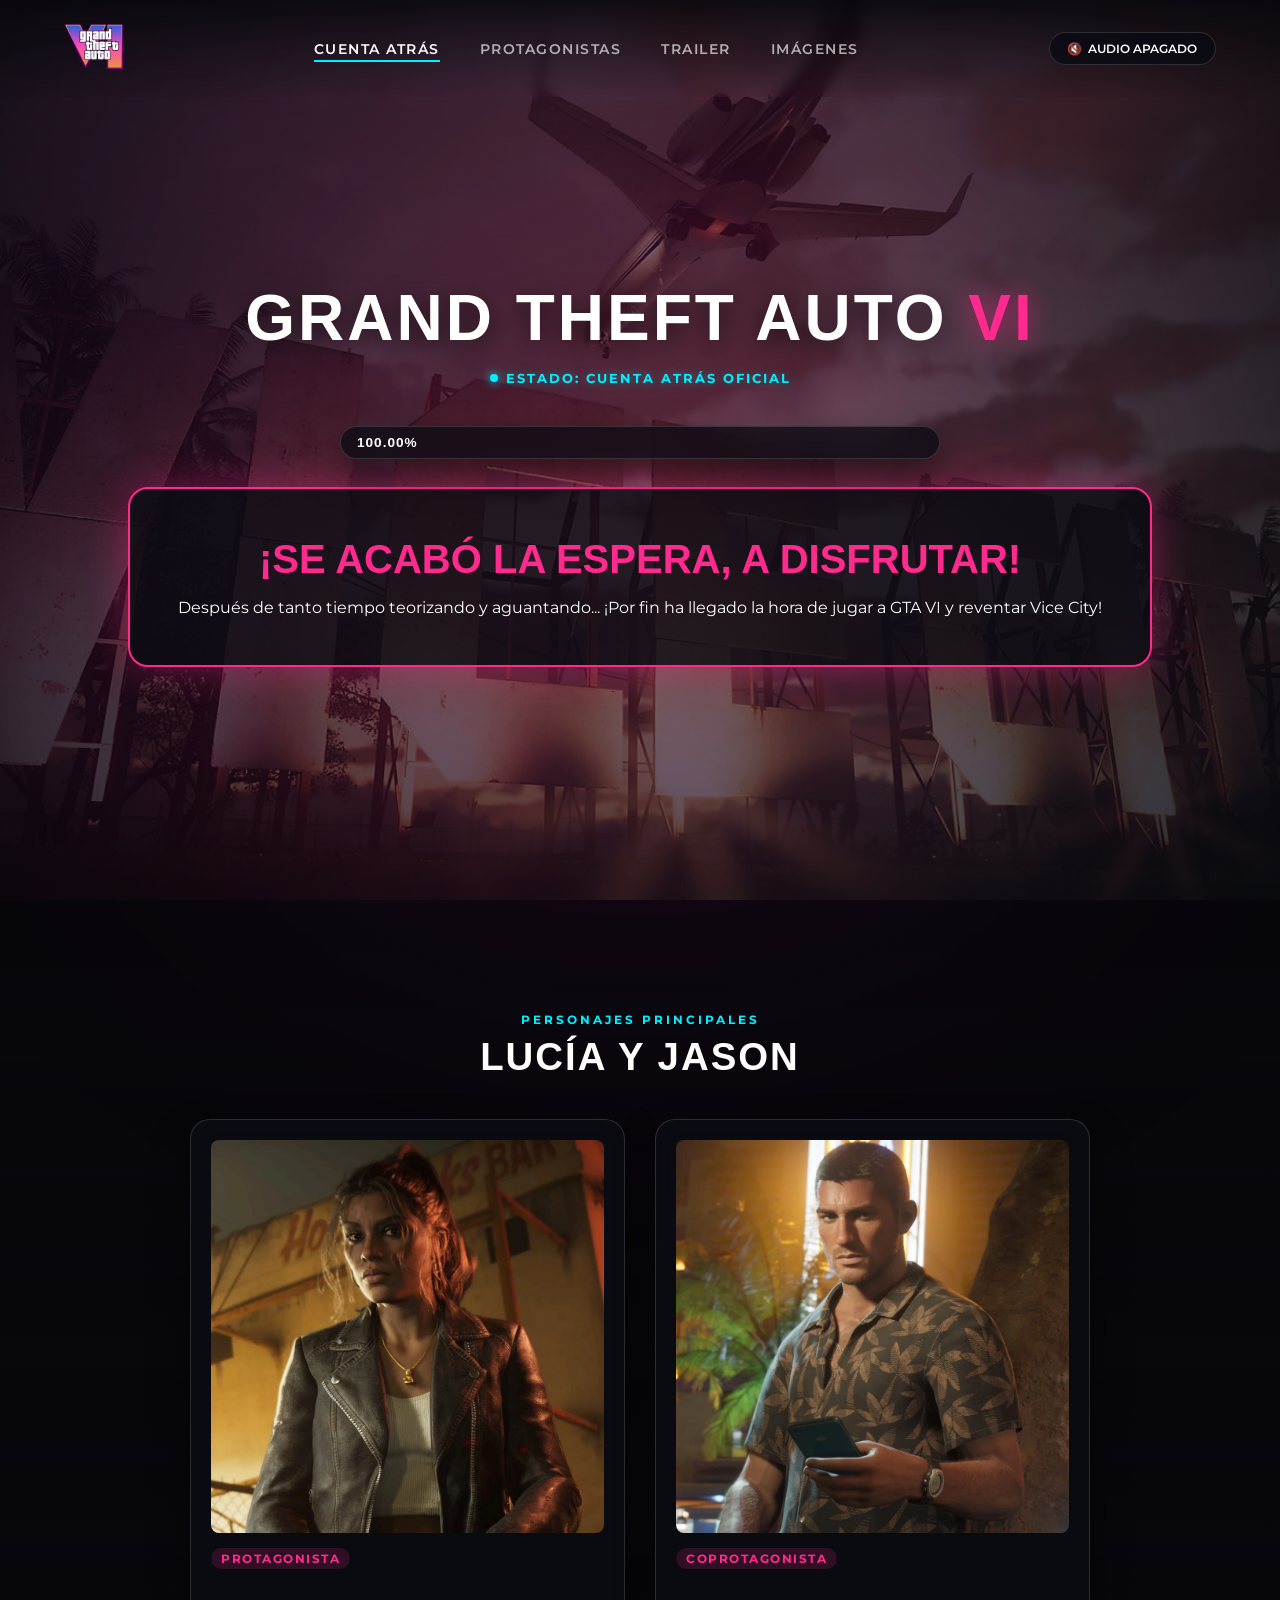
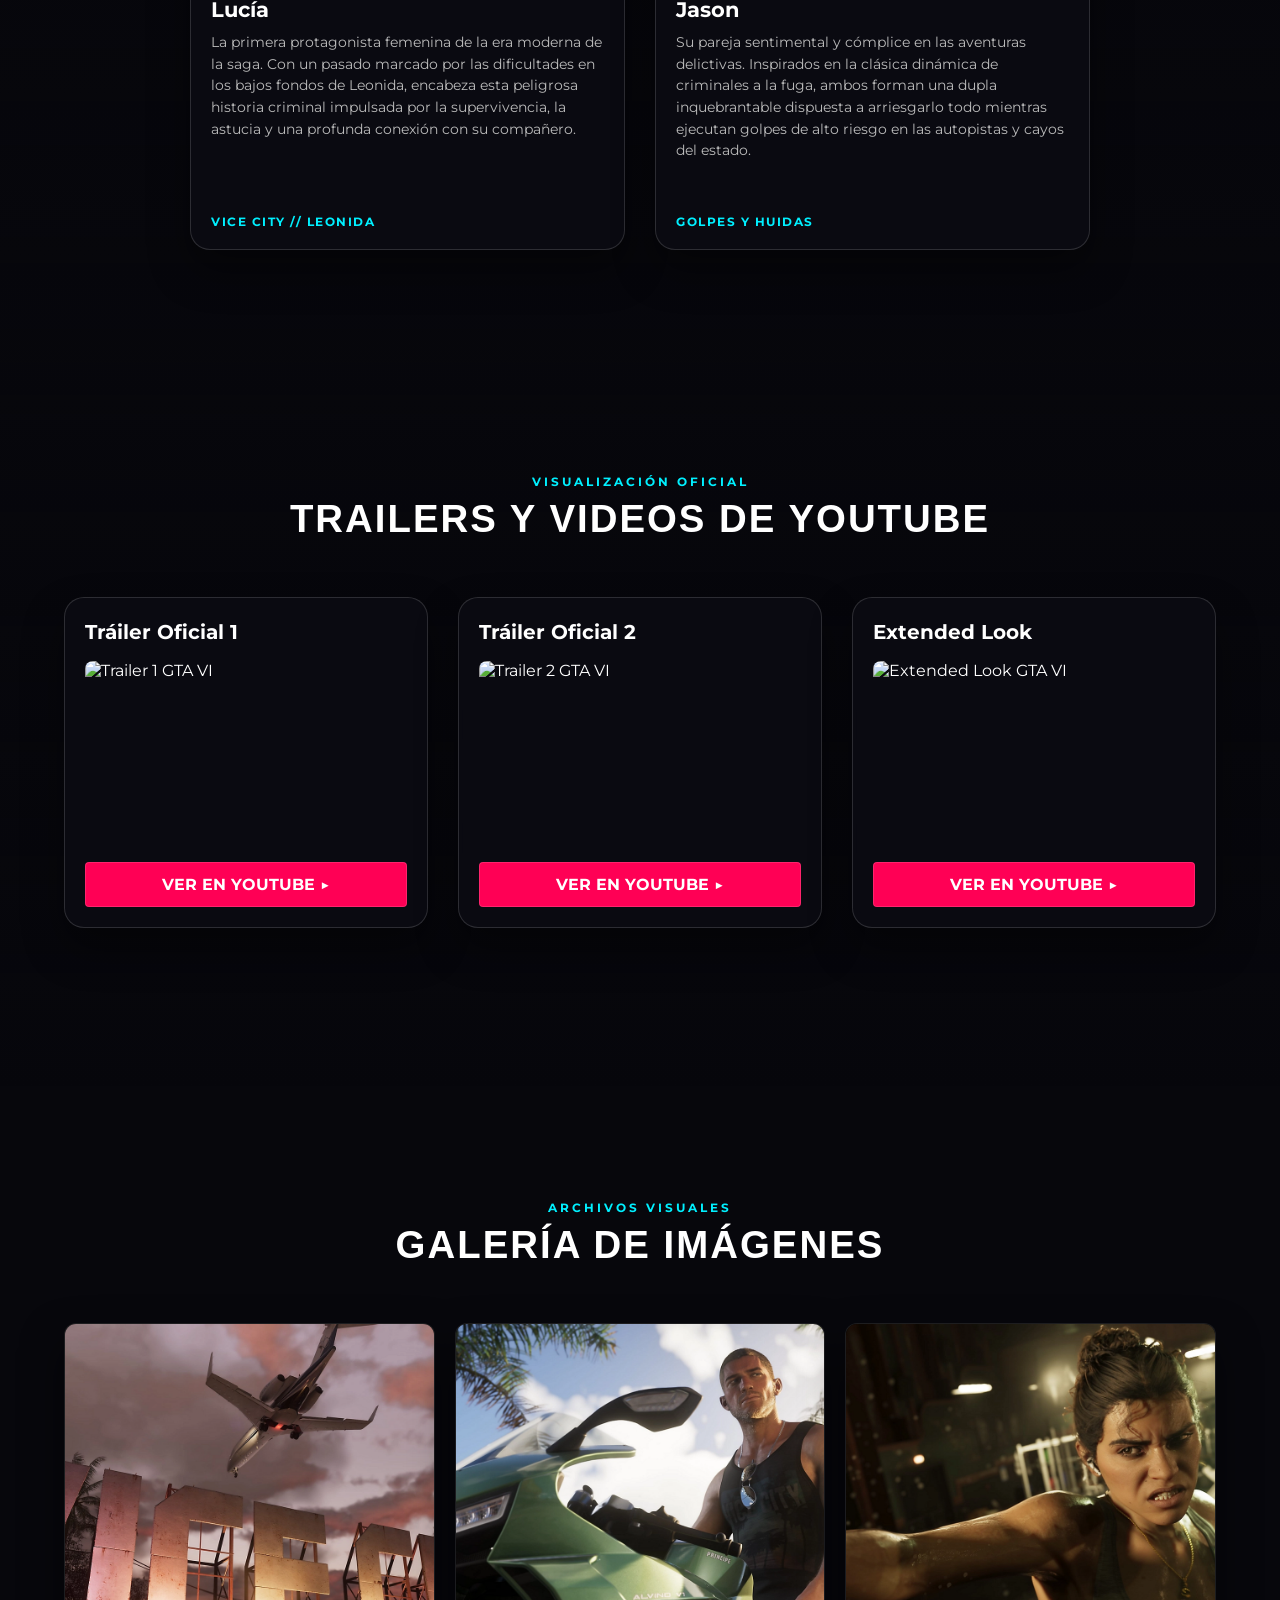
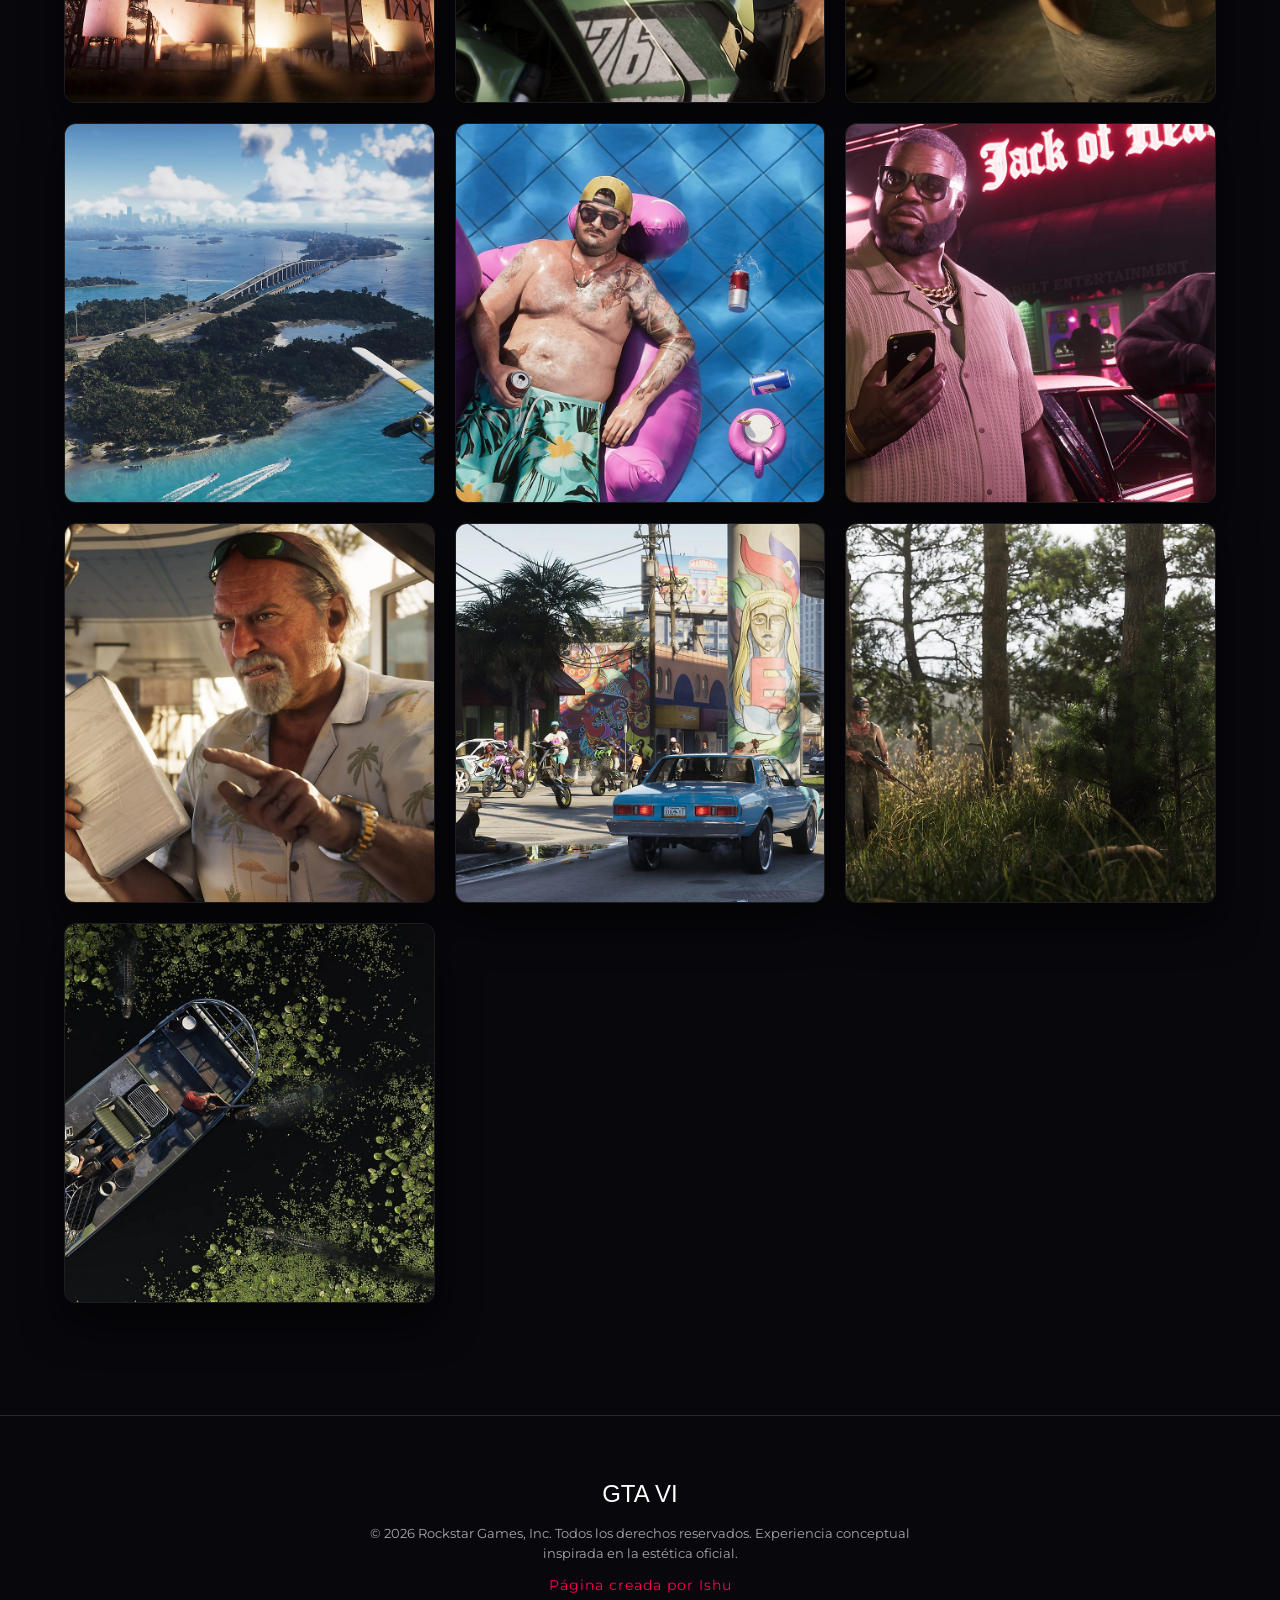
==== index.html @ cbc3dd00 "Add files via upload" ====
<!DOCTYPE html>
<html lang="es">
<head>
    <meta charset="UTF-8">
    <meta name="viewport" content="width=device-width, initial-scale=1.0">
    <title>Grand Theft Auto VI | Cuenta Regresiva y Transmisión</title>
    <link rel="preconnect" href="https://fonts.googleapis.com">
    <link rel="preconnect" href="https://fonts.gstatic.com" crossorigin>
    <link href="https://fonts.googleapis.com/css2?family=Montserrat:ital,wght@0,300;0,400;0,600;0,800;0,900;1,900&family=Syncopate:wght@700&display=swap" rel="stylesheet">
    <link rel="stylesheet" href="css/style.css">
    <style>
        /* Estilos para el visor de pantalla completa (Lightbox) */
        .lightbox-modal {
            display: none;
            position: fixed;
            z-index: 9999;
            top: 0;
            left: 0;
            width: 100%;
            height: 100%;
            background-color: rgba(0, 0, 0, 0.9);
            justify-content: center;
            align-items: center;
            overflow: hidden;
        }
        .lightbox-modal.active {
            display: flex;
        }
        .lightbox-content {
            max-width: 90%;
            max-height: 90%;
            object-fit: contain;
            cursor: zoom-in;
            transition: transform 0.3s ease;
        }
        .lightbox-content.zoomed {
            transform: scale(2);
            cursor: zoom-out;
        }
        .lightbox-close {
            position: absolute;
            top: 20px;
            right: 30px;
            color: #fff;
            font-size: 40px;
            font-weight: bold;
            cursor: pointer;
            background: none;
            border: none;
        }
        .gallery-card {
            cursor: pointer;
            overflow: hidden;
            border-radius: 12px;
            background: rgba(0, 0, 0, 0.5);
            border: 1px solid rgba(255, 255, 255, 0.1);
            transition: transform 0.3s ease, border-color 0.3s ease;
        }
        .gallery-card:hover {
            transform: translateY(-5px);
            border-color: #ff0055;
        }
        .gallery-card img {
            width: 100%;
            height: 100%;
            object-fit: cover;
            display: block;
            aspect-ratio: 16/9;
        }
    </style>
</head>
<body>

    <div class="bg-container" id="bgContainer"></div>
    <div class="cinematic-overlay"></div>
    <div class="ambient-glow"></div>

    <audio id="bgAudio" loop>
        <source src="assets/sounds/ambient.mp3" type="audio/mpeg">
    </audio>
    <audio id="clickAudio">
        <source src="assets/sounds/click.mp3" type="audio/mpeg">
    </audio>
    <audio id="tickAudio">
        <source src="assets/sounds/tick.mp3" type="audio/mpeg">
    </audio>

    <header class="site-header">
        <div class="site-brand">
            <a href="index.html">
                <img src="assets/images/logo.png" alt="Logo de GTA VI" class="logo-img">
            </a>
        </div>
        <nav class="site-nav" id="siteNav">
            <a href="#countdown" class="nav-link active">Cuenta Atrás</a>
            <a href="#news" class="nav-link">Protagonistas</a>
            <a href="#trailer" class="nav-link">Trailer</a>
            <a href="#imagenes" class="nav-link">Imágenes</a>
        </nav>
        <div class="header-actions">
            <button id="soundToggle" class="action-btn" title="Activar/Desactivar Sonido">
                <span class="sound-icon">🔇</span>
                <span class="sound-label">AUDIO APAGADO</span>
            </button>
            <button class="menu-toggle" id="menuToggle" aria-label="Abrir Menú">
                <span></span>
                <span></span>
                <span></span>
            </button>
        </div>
    </header>

    <main class="main-content">
        <section id="countdown" class="hero-section">
            <h1 class="hero-title">GRAND THEFT AUTO <span class="highlight">VI</span></h1>
            
            <div class="hero-badge">
                <span class="pulse-dot"></span> ESTADO: CUENTA ATRÁS OFICIAL
            </div>

            <div class="countdown-grid" id="countdownTimer">
                <div class="time-box">
                    <div class="time-value" id="days">000</div>
                    <div class="time-label">DÍAS</div>
                </div>
                <div class="time-separator">:</div>
                <div class="time-box">
                    <div class="time-value" id="hours">00</div>
                    <div class="time-label">HORAS</div>
                </div>
                <div class="time-separator">:</div>
                <div class="time-box">
                    <div class="time-value" id="minutes">00</div>
                    <div class="time-label">MINUTOS</div>
                </div>
                <div class="time-separator">:</div>
                <div class="time-box">
                    <div class="time-value" id="seconds">00</div>
                    <div class="time-label">SEGUNDOS</div>
                </div>
            </div>

            <div class="progress-container">
                <div class="progress-bar-track">
                    <div class="progress-bar-fill" id="progressBar"></div>
                </div>
                <div class="progress-percentage" id="progressText">92.66%</div>
            </div>

            <div class="target-date-tag" id="targetDateTag">
                [ FECHA OBJETIVO: 19 DE NOVIEMBRE, 2026 ]
            </div>

            <div class="launch-active-banner" id="launchBanner" style="display: none;">
                <h2>¡SE ACABÓ LA ESPERA, A DISFRUTAR!</h2>
                <p>Después de tanto tiempo teorizando y aguantando... ¡Por fin ha llegado la hora de jugar a GTA VI y reventar Vice City!</p>
            </div>
        </section>

        <section id="news" class="news-section">
            <div class="container" style="max-width: 900px; margin: 0 auto;">
                <div class="section-header-tag" style="text-align: center;">PERSONAJES PRINCIPALES</div>
                <h2 class="section-title" style="text-align: center; margin-bottom: 40px;">LUCÍA Y JASON</h2>
                
                <div class="news-grid" style="grid-template-columns: repeat(auto-fit, minmax(380px, 1fr)); gap: 30px;">
                    <div class="news-card" style="padding: 20px; display: flex; flex-direction: column; justify-content: space-between;">
                        <div>
                            <div style="position: relative; width: 100%; aspect-ratio: 1/1; overflow: hidden; border-radius: 8px; margin-bottom: 15px; background: rgba(0,0,0,0.3);">
                                <img src="assets/images/lucia.png" alt="Lucía - GTA VI" style="position: absolute; top: 0; left: 0; width: 100%; height: 100%; object-fit: contain; object-position: center;">
                            </div>
                            <div class="news-tag" style="display: inline-block; font-size: 0.75rem; padding: 3px 10px;">PROTAGONISTA</div>
                            <h3 style="margin: 10px 0 8px 0; font-size: 1.3rem; color: #fff;">Lucía</h3>
                            <p style="color: #bbb; line-height: 1.5; font-size: 0.9rem;">
                                La primera protagonista femenina de la era moderna de la saga. Con un pasado marcado por las dificultades en los bajos fondos de Leonida, encabeza esta peligrosa historia criminal impulsada por la supervivencia, la astucia y una profunda conexión con su compañero.
                            </p>
                        </div>
                        <span class="news-date" style="margin-top: 20px; display: block; font-size: 0.75rem;">VICE CITY // LEONIDA</span>
                    </div>

                    <div class="news-card" style="padding: 20px; display: flex; flex-direction: column; justify-content: space-between;">
                        <div>
                            <div style="position: relative; width: 100%; aspect-ratio: 1/1; overflow: hidden; border-radius: 8px; margin-bottom: 15px; background: rgba(0,0,0,0.3);">
                                <img src="assets/images/jason.png" alt="Jason - GTA VI" style="position: absolute; top: 0; left: 0; width: 100%; height: 100%; object-fit: contain; object-position: center;">
                            </div>
                            <div class="news-tag" style="display: inline-block; font-size: 0.75rem; padding: 3px 10px;">COPROTAGONISTA</div>
                            <h3 style="margin: 10px 0 8px 0; font-size: 1.3rem; color: #fff;">Jason</h3>
                            <p style="color: #bbb; line-height: 1.5; font-size: 0.9rem;">
                                Su pareja sentimental y cómplice en las aventuras delictivas. Inspirados en la clásica dinámica de criminales a la fuga, ambos forman una dupla inquebrantable dispuesta a arriesgarlo todo mientras ejecutan golpes de alto riesgo en las autopistas y cayos del estado.
                            </p>
                        </div>
                        <span class="news-date" style="margin-top: 20px; display: block; font-size: 0.75rem;">GOLPES Y HUIDAS</span>
                    </div>
                </div>
            </div>
        </section>

        <section id="trailer" class="media-section">
            <div class="container" style="max-width: 1400px; margin: 0 auto;">
                <div class="section-header-tag">VISUALIZACIÓN OFICIAL</div>
                <h2 class="section-title">TRAILERS Y VIDEOS DE YOUTUBE</h2>
                
                <div class="news-grid" style="grid-template-columns: repeat(auto-fit, minmax(360px, 1fr)); gap: 30px;">
                    <div class="news-card" style="padding: 20px; display: flex; flex-direction: column; justify-content: space-between;">
                        <div>
                            <h3 style="margin-bottom: 15px; font-size: 1.25rem; color: #fff;">Tráiler Oficial 1</h3>
                            <div style="position: relative; width: 100%; padding-bottom: 56.15%; height: 0; overflow: hidden; border-radius: 8px; margin-bottom: 20px;">
                                <img src="https://img.youtube.com/vi/QdBZY2fkU-0/maxresdefault.jpg" alt="Trailer 1 GTA VI" style="position: absolute; top: 0; left: 0; width: 100%; height: 100%; object-fit: cover;">
                            </div>
                        </div>
                        <a href="https://www.youtube.com/watch?v=QdBZY2fkU-0" target="_blank" class="action-btn" style="display: block; text-align: center; text-decoration: none; padding: 12px; background: #ff0055; color: #fff; border-radius: 4px; font-weight: bold; font-size: 1rem;">VER EN YOUTUBE ▶</a>
                    </div>

                    <div class="news-card" style="padding: 20px; display: flex; flex-direction: column; justify-content: space-between;">
                        <div>
                            <h3 style="margin-bottom: 15px; font-size: 1.25rem; color: #fff;">Tráiler Oficial 2</h3>
                            <div style="position: relative; width: 100%; padding-bottom: 56.15%; height: 0; overflow: hidden; border-radius: 8px; margin-bottom: 20px;">
                                <img src="https://img.youtube.com/vi/VQRLujxTm3c/maxresdefault.jpg" alt="Trailer 2 GTA VI" style="position: absolute; top: 0; left: 0; width: 100%; height: 100%; object-fit: cover;">
                            </div>
                        </div>
                        <a href="https://www.youtube.com/watch?v=VQRLujxTm3c" target="_blank" class="action-btn" style="display: block; text-align: center; text-decoration: none; padding: 12px; background: #ff0055; color: #fff; border-radius: 4px; font-weight: bold; font-size: 1rem;">VER EN YOUTUBE ▶</a>
                    </div>

                    <div class="news-card" style="padding: 20px; display: flex; flex-direction: column; justify-content: space-between;">
                        <div>
                            <h3 style="margin-bottom: 15px; font-size: 1.25rem; color: #fff;">Extended Look</h3>
                            <div style="position: relative; width: 100%; padding-bottom: 56.15%; height: 0; overflow: hidden; border-radius: 8px; margin-bottom: 20px;">
                                <img src="https://img.youtube.com/vi/tJbzMqJGH4k/maxresdefault.jpg" alt="Extended Look GTA VI" style="position: absolute; top: 0; left: 0; width: 100%; height: 100%; object-fit: cover;">
                            </div>
                        </div>
                        <a href="https://youtu.be/tJbzMqJGH4k" target="_blank" class="action-btn" style="display: block; text-align: center; text-decoration: none; padding: 12px; background: #ff0055; color: #fff; border-radius: 4px; font-weight: bold; font-size: 1rem;">VER EN YOUTUBE ▶</a>
                    </div>
                </div>
            </div>
        </section>

        <section id="imagenes" class="gallery-section">
            <div class="container" style="max-width: 1400px; margin: 0 auto;">
                <div class="section-header-tag">ARCHIVOS VISUALES</div>
                <h2 class="section-title">GALERÍA DE IMÁGENES</h2>
                <div class="gallery-grid" style="display: grid; grid-template-columns: repeat(auto-fit, minmax(280px, 1fr)); gap: 20px;">
                    <div class="gallery-card">
                        <img src="assets/images/1.png" alt="GTA VI Image 1" loading="lazy" class="gallery-img">
                    </div>
                    <div class="gallery-card">
                        <img src="assets/images/2.png" alt="GTA VI Image 2" loading="lazy" class="gallery-img">
                    </div>
                    <div class="gallery-card">
                        <img src="assets/images/3.png" alt="GTA VI Image 3" loading="lazy" class="gallery-img">
                    </div>
                    <div class="gallery-card">
                        <img src="assets/images/4.png" alt="GTA VI Image 4" loading="lazy" class="gallery-img">
                    </div>
                    <div class="gallery-card">
                        <img src="assets/images/5.png" alt="GTA VI Image 5" loading="lazy" class="gallery-img">
                    </div>
                    <div class="gallery-card">
                        <img src="assets/images/6.png" alt="GTA VI Image 6" loading="lazy" class="gallery-img">
                    </div>
                    <div class="gallery-card">
                        <img src="assets/images/7.png" alt="GTA VI Image 7" loading="lazy" class="gallery-img">
                    </div>
                    <div class="gallery-card">
                        <img src="assets/images/8.png" alt="GTA VI Image 8" loading="lazy" class="gallery-img">
                    </div>
                    <div class="gallery-card">
                        <img src="assets/images/9.png" alt="GTA VI Image 9" loading="lazy" class="gallery-img">
                    </div>
                    <div class="gallery-card">
                        <img src="assets/images/10.png" alt="GTA VI Image 10" loading="lazy" class="gallery-img">
                    </div>
                </div>
            </div>
        </section>
    </main>

    <div class="lightbox-modal" id="lightboxModal">
        <button class="lightbox-close" id="lightboxClose">&times;</button>
        <img class="lightbox-content" id="lightboxImg" alt="Ampliada">
    </div>

    <footer class="site-footer">
        <div class="footer-content">
            <span class="logo-text">GTA <span class="highlight">VI</span></span>
            <p>&copy; 2026 Rockstar Games, Inc. Todos los derechos reservados. Experiencia conceptual inspirada en la estética oficial.</p>
            <p style="margin-top: 10px; font-size: 0.85rem; color: #ff0055; letter-spacing: 1px;">Página creada por Ishu</p>
        </div>
    </footer>

    <script src="js/script.js"></script>
    <script>
        const modal = document.getElementById('lightboxModal');
        const modalImg = document.getElementById('lightboxImg');
        const closeBtn = document.getElementById('lightboxClose');
        const galleryImages = document.querySelectorAll('.gallery-img');

        galleryImages.forEach(img => {
            img.addEventListener('click', () => {
                modal.classList.add('active');
                modalImg.src = img.src;
                modalImg.classList.remove('zoomed');
            });
        });

        modalImg.addEventListener('click', (e) => {
            e.stopPropagation();
            modalImg.classList.toggle('zoomed');
        });

        closeBtn.addEventListener('click', () => {
            modal.classList.remove('active');
            modalImg.classList.remove('zoomed');
        });

        modal.addEventListener('click', () => {
            modal.classList.remove('active');
            modalImg.classList.remove('zoomed');
        });
    </script>
</body>
</html>
---- css/style.css ----
/* ==========================================
   VARIABLES & DESIGN SYSTEM (GTA VI VIBE)
   ========================================== */
:root {
    --bg-dark: #07070c;
    --neon-pink: #ff2a8d;
    --neon-purple: #9d00ff;
    --neon-blue: #00f0ff;
    --sunset-orange: #ff7700;
    --text-primary: #ffffff;
    --text-secondary: rgba(255, 255, 255, 0.65);
    --glass-bg: rgba(12, 12, 20, 0.78);
    --glass-border: rgba(255, 255, 255, 0.14);
    --font-main: 'Montserrat', sans-serif;
    --font-heading: 'Syncopate', sans-serif;
    --transition-smooth: all 0.5s cubic-bezier(0.16, 1, 0.3, 1);
}

/* ==========================================
   RESET & BASE STYLES
   ========================================== */
* {
    margin: 0;
    padding: 0;
    box-sizing: border-box;
}

html {
    scroll-behavior: smooth;
    font-size: 16px;
}

body {
    background-color: var(--bg-dark);
    color: var(--text-primary);
    font-family: var(--font-main);
    overflow-x: hidden;
    position: relative;
    min-height: 100vh;
}

/* ==========================================
   BACKGROUND DYNAMIC SLIDER & OVERLAYS
   ========================================== */
.bg-container {
    position: fixed;
    top: 0;
    left: 0;
    width: 100vw;
    height: 100vh;
    z-index: -3;
    overflow: hidden;
}

.bg-slide {
    position: absolute;
    top: 0;
    left: 0;
    width: 100%;
    height: 100%;
    background-size: cover;
    background-position: center;
    opacity: 0;
    transform: scale(1);
    transition: opacity 1.8s ease-in-out, transform 12s ease-out;
}

.bg-slide.active {
    opacity: 1;
    transform: scale(1.08);
}

.cinematic-overlay {
    position: fixed;
    top: 0;
    left: 0;
    width: 100vw;
    height: 100vh;
    background: radial-gradient(circle at center, rgba(7,7,12,0.45) 0%, rgba(7,7,12,0.88) 100%),
                linear-gradient(135deg, rgba(157,0,255,0.18) 0%, rgba(255,42,141,0.18) 50%, rgba(0,240,255,0.12) 100%);
    z-index: -2;
    pointer-events: none;
}

.ambient-glow {
    position: fixed;
    width: 700px;
    height: 700px;
    background: var(--neon-pink);
    filter: blur(200px);
    opacity: 0.12;
    top: 15%;
    left: 50%;
    transform: translateX(-50%);
    z-index: -1;
    pointer-events: none;
    animation: pulseGlow 9s infinite alternate;
}

@keyframes pulseGlow {
    0% { transform: translateX(-50%) scale(1); opacity: 0.1; }
    100% { transform: translateX(-50%) scale(1.3); opacity: 0.2; }
}

/* ==========================================
   HEADER & NAVIGATION
   ========================================== */
.site-header {
    position: fixed;
    top: 0;
    left: 0;
    width: 100%;
    padding: 1.5rem 5%;
    display: flex;
    justify-content: space-between;
    align-items: center;
    z-index: 100;
    background: linear-gradient(to bottom, rgba(7,7,12,0.85), transparent);
    backdrop-filter: blur(6px);
    transition: var(--transition-smooth);
}

.logo-container .logo-text {
    font-family: var(--font-heading);
    font-size: 1.8rem;
    font-weight: 700;
    letter-spacing: 2px;
    color: var(--text-primary);
}

.logo-container .highlight {
    color: var(--neon-pink);
    text-shadow: 0 0 15px var(--neon-pink);
}

.site-nav {
    display: flex;
    gap: 2.5rem;
}

.nav-link {
    color: var(--text-secondary);
    text-decoration: none;
    font-weight: 600;
    font-size: 0.9rem;
    text-transform: uppercase;
    letter-spacing: 1.5px;
    transition: color 0.3s ease;
    position: relative;
}

.nav-link::after {
    content: '';
    position: absolute;
    bottom: -4px;
    left: 0;
    width: 0;
    height: 2px;
    background: var(--neon-blue);
    transition: width 0.3s ease;
}

.nav-link:hover, .nav-link.active {
    color: var(--text-primary);
}

.nav-link:hover::after, .nav-link.active::after {
    width: 100%;
}

.header-actions {
    display: flex;
    align-items: center;
    gap: 1rem;
}

.action-btn {
    background: var(--glass-bg);
    border: 1px solid var(--glass-border);
    color: var(--text-primary);
    padding: 0.5rem 1.1rem;
    border-radius: 30px;
    cursor: pointer;
    font-family: var(--font-main);
    font-weight: 600;
    font-size: 0.75rem;
    display: flex;
    align-items: center;
    gap: 6px;
    backdrop-filter: blur(10px);
    transition: var(--transition-smooth);
}

.action-btn:hover {
    border-color: var(--neon-pink);
    box-shadow: 0 0 15px rgba(255, 42, 141, 0.4);
}

.menu-toggle {
    display: none;
    background: none;
    border: none;
    cursor: pointer;
    flex-direction: column;
    gap: 5px;
}

.menu-toggle span {
    display: block;
    width: 25px;
    height: 2px;
    background: var(--text-primary);
    transition: var(--transition-smooth);
}

/* ==========================================
   HERO SECTION & EXACT REFERENCE COUNTDOWN
   ========================================== */
.main-content {
    display: flex;
    flex-direction: column;
    align-items: center;
}

.hero-section {
    min-height: 100vh;
    width: 100%;
    display: flex;
    flex-direction: column;
    justify-content: center;
    align-items: center;
    text-align: center;
    padding: 6rem 1rem 3rem 1rem;
    position: relative;
}

.hero-title {
    font-family: var(--font-heading);
    font-size: clamp(2rem, 5vw, 4.2rem);
    letter-spacing: 3px;
    margin-bottom: 1rem;
    text-transform: uppercase;
    color: #ffffff;
    text-shadow: 0 5px 25px rgba(0,0,0,0.6);
}

.hero-title .highlight {
    color: var(--neon-pink);
    text-shadow: 0 0 25px rgba(255, 42, 141, 0.6);
}

.hero-badge {
    font-size: 0.8rem;
    font-weight: 700;
    letter-spacing: 2px;
    color: var(--neon-blue);
    margin-bottom: 2.5rem;
    text-transform: uppercase;
    display: flex;
    align-items: center;
    gap: 8px;
    text-shadow: 0 0 10px rgba(0, 240, 255, 0.4);
}

.pulse-dot {
    width: 8px;
    height: 8px;
    background-color: var(--neon-blue);
    border-radius: 50%;
    box-shadow: 0 0 10px var(--neon-blue);
    animation: pulseDot 1.5s infinite;
}

@keyframes pulseDot {
    0% { transform: scale(0.95); opacity: 0.7; }
    50% { transform: scale(1.4); opacity: 1; }
    100% { transform: scale(0.95); opacity: 0.7; }
}

/* Countdown Grid UI (Based on reference image) */
.countdown-grid {
    display: flex;
    align-items: center;
    gap: 1.2rem;
    margin-bottom: 2rem;
}

.time-box {
    background: var(--glass-bg);
    border: 1px solid var(--glass-border);
    padding: 1.8rem 2.2rem;
    border-radius: 20px;
    backdrop-filter: blur(18px);
    box-shadow: 0 20px 45px rgba(0,0,0,0.6), inset 0 1px 0 rgba(255,255,255,0.08);
    display: flex;
    flex-direction: column;
    align-items: center;
    min-width: 130px;
    transition: var(--transition-smooth);
}

.time-box:hover {
    border-color: rgba(255, 42, 141, 0.4);
    box-shadow: 0 25px 50px rgba(0,0,0,0.7), 0 0 20px rgba(255, 42, 141, 0.15);
}

.time-value {
    font-family: var(--font-heading);
    font-size: clamp(2.2rem, 4vw, 3.5rem);
    font-weight: 700;
    color: var(--text-primary);
    line-height: 1;
    margin-bottom: 0.6rem;
    text-shadow: 0 0 20px rgba(255,255,255,0.25);
}

.time-label {
    font-size: 0.75rem;
    letter-spacing: 2px;
    color: var(--neon-pink);
    font-weight: 800;
}

.time-separator {
    font-family: var(--font-heading);
    font-size: 2.5rem;
    color: var(--text-secondary);
    opacity: 0.4;
}

/* Progress Bar Component (Based on reference image) */
.progress-container {
    width: 100%;
    max-width: 600px;
    background: var(--glass-bg);
    border: 1px solid var(--glass-border);
    padding: 8px 16px;
    border-radius: 40px;
    backdrop-filter: blur(15px);
    display: flex;
    align-items: center;
    gap: 1.5rem;
    margin-bottom: 1.8rem;
    box-shadow: 0 15px 35px rgba(0,0,0,0.5);
}

.progress-bar-track {
    flex-grow: 1;
    height: 10px;
    background: rgba(255, 255, 255, 0.08);
    border-radius: 10px;
    overflow: hidden;
    position: relative;
}

.progress-bar-fill {
    height: 100%;
    background: linear-gradient(90deg, #ffc107, #ff5722); /* Color de la barra */
    width: 0%;
    transition: width 1s linear; /* Hace que el avance sea fluido segundo a segundo */
}

.progress-percentage {
    font-family: var(--font-heading);
    font-size: 0.85rem;
    font-weight: 700;
    color: var(--text-primary);
    letter-spacing: 1px;
}

/* Target Date Tag (Based on reference image) */
.target-date-tag {
    font-size: 0.85rem;
    font-weight: 700;
    letter-spacing: 2px;
    color: var(--neon-pink);
    text-transform: uppercase;
    text-shadow: 0 0 12px rgba(255, 42, 141, 0.4);
}

.launch-active-banner {
    text-align: center;
    background: var(--glass-bg);
    border: 2px solid var(--neon-pink);
    padding: 3rem;
    border-radius: 20px;
    box-shadow: 0 0 40px rgba(255, 42, 141, 0.4);
}

.launch-active-banner h2 {
    font-family: var(--font-heading);
    font-size: 2.5rem;
    color: var(--neon-pink);
    margin-bottom: 1rem;
}

/* ==========================================
   COMMON SECTION STYLES
   ========================================== */
.container {
    width: 90%;
    max-width: 1200px;
    margin: 0 auto;
}

.section-header-tag {
    font-size: 0.75rem;
    font-weight: 700;
    letter-spacing: 3px;
    color: var(--neon-blue);
    text-transform: uppercase;
    margin-bottom: 0.5rem;
    text-align: center;
}

.section-title {
    font-family: var(--font-heading);
    font-size: clamp(1.8rem, 3vw, 2.5rem);
    margin-bottom: 3.5rem;
    letter-spacing: 2px;
    text-align: center;
}

/* ==========================================
   NEWS SECTION (INVENTED FEATURE)
   ========================================== */
.news-section {
    width: 100%;
    padding: 7rem 0;
    background: linear-gradient(to bottom, transparent, rgba(7,7,12,0.95));
}

.news-grid {
    display: grid;
    grid-template-columns: repeat(auto-fit, minmax(320px, 1fr));
    gap: 2.5rem;
}

.news-card {
    background: var(--glass-bg);
    border: 1px solid var(--glass-border);
    padding: 2.5rem;
    border-radius: 20px;
    backdrop-filter: blur(15px);
    box-shadow: 0 20px 40px rgba(0,0,0,0.4);
    transition: var(--transition-smooth);
    display: flex;
    flex-direction: column;
    justify-content: space-between;
}

.news-card:hover {
    border-color: var(--neon-pink);
    transform: translateY(-8px);
    box-shadow: 0 30px 60px rgba(0,0,0,0.6), 0 0 25px rgba(255, 42, 141, 0.2);
}

.news-tag {
    display: inline-block;
    background: rgba(255, 42, 141, 0.15);
    color: var(--neon-pink);
    padding: 0.3rem 0.8rem;
    border-radius: 20px;
    font-size: 0.7rem;
    font-weight: 700;
    letter-spacing: 1.5px;
    margin-bottom: 1rem;
    width: fit-content;
}

.news-card h3 {
    font-size: 1.25rem;
    margin-bottom: 1rem;
    color: var(--text-primary);
    line-height: 1.4;
}

.news-card p {
    font-size: 0.95rem;
    color: var(--text-secondary);
    line-height: 1.7;
    margin-bottom: 2rem;
}

.news-date {
    font-size: 0.75rem;
    letter-spacing: 1.5px;
    color: var(--neon-blue);
    font-weight: 700;
}

/* ==========================================
   GALLERY SECTION
   ========================================== */
.gallery-section {
    width: 100%;
    padding: 7rem 0;
}

.gallery-grid {
    display: grid;
    grid-template-columns: repeat(auto-fit, minmax(340px, 1fr));
    gap: 2rem;
}

.gallery-card {
    position: relative;
    height: 380px;
    border-radius: 20px;
    overflow: hidden;
    border: 1px solid var(--glass-border);
    box-shadow: 0 20px 40px rgba(0,0,0,0.5);
    cursor: pointer;
}

.gallery-card img {
    width: 100%;
    height: 100%;
    object-fit: cover;
    transition: transform 0.8s cubic-bezier(0.16, 1, 0.3, 1);
}

.gallery-overlay {
    position: absolute;
    bottom: 0;
    left: 0;
    width: 100%;
    padding: 2.5rem;
    background: linear-gradient(to top, rgba(7,7,12,0.95), transparent);
    display: flex;
    align-items: flex-end;
    transition: var(--transition-smooth);
}

.gallery-overlay span {
    font-family: var(--font-heading);
    font-size: 1rem;
    letter-spacing: 1px;
    color: var(--text-primary);
    transform: translateY(8px);
    opacity: 0.9;
    transition: var(--transition-smooth);
}

.gallery-card:hover img {
    transform: scale(1.1);
}

.gallery-card:hover .gallery-overlay {
    background: linear-gradient(to top, rgba(157,0,255,0.75), transparent);
}

/* ==========================================
   MEDIA / VIDEO SECTION
   ========================================== */
.media-section {
    width: 100%;
    padding: 7rem 0 10rem 0;
    background: linear-gradient(to top, transparent, rgba(7,7,12,0.9));
}

.video-container {
    width: 100%;
    max-width: 1000px;
    margin: 0 auto;
    border-radius: 24px;
    overflow: hidden;
    border: 1px solid var(--glass-border);
    box-shadow: 0 30px 60px rgba(0,0,0,0.8);
    background: #000;
}

.video-container video {
    width: 100%;
    height: auto;
    display: block;
}

/* ==========================================
   FOOTER
   ========================================== */
.site-footer {
    text-align: center;
    padding: 4rem 1rem;
    background: var(--bg-dark);
    border-top: 1px solid var(--glass-border);
}

.footer-content {
    max-width: 600px;
    margin: 0 auto;
}

.site-footer .logo-text {
    font-family: var(--font-heading);
    font-size: 1.5rem;
    margin-bottom: 1rem;
    display: inline-block;
}

.site-footer p {
    font-size: 0.8rem;
    color: var(--text-secondary);
    line-height: 1.6;
}

/* ==========================================
   RESPONSIVE DESIGN (MEDIA QUERIES)
   ========================================== */
@media (max-width: 968px) {
    .site-nav {
        position: fixed;
        top: 0;
        right: -100%;
        width: 75%;
        height: 100vh;
        background: rgba(7, 7, 12, 0.96);
        backdrop-filter: blur(25px);
        flex-direction: column;
        justify-content: center;
        align-items: center;
        transition: right 0.4s ease-in-out;
        z-index: 99;
    }

    .site-nav.active {
        right: 0;
    }

    .menu-toggle {
        display: flex;
        z-index: 101;
    }

    .countdown-grid {
        gap: 0.8rem;
    }

    .time-box {
        min-width: 75px;
        padding: 1.2rem 0.8rem;
    }

    .time-value {
        font-size: 2rem;
    }

    .time-separator {
        font-size: 1.8rem;
    }
}

@media (max-width: 650px) {
    .countdown-grid {
        flex-wrap: wrap;
        justify-content: center;
    }
    .time-separator {
        display: none;
    }
}

/* ==========================================
   ESTILOS PARA EL LOGO DEL HEADER
   ========================================== */
.site-header {
    display: flex;
    justify-content: space-between;
    align-items: center;
}

.site-brand {
    display: flex;
    align-items: center;
}

.logo-img {
    height: 45px; /* Puedes ajustar esta altura según lo grande o pequeño que sea tu logo */
    width: auto;
    object-fit: contain;
    transition: transform 0.3s ease, filter 0.3s ease;
}

.logo-img:hover {
    transform: scale(1.05);
    filter: drop-shadow(0 0 8px rgba(255, 215, 0, 0.6)); /* Opcional: brillo dorado al pasar el ratón */
}
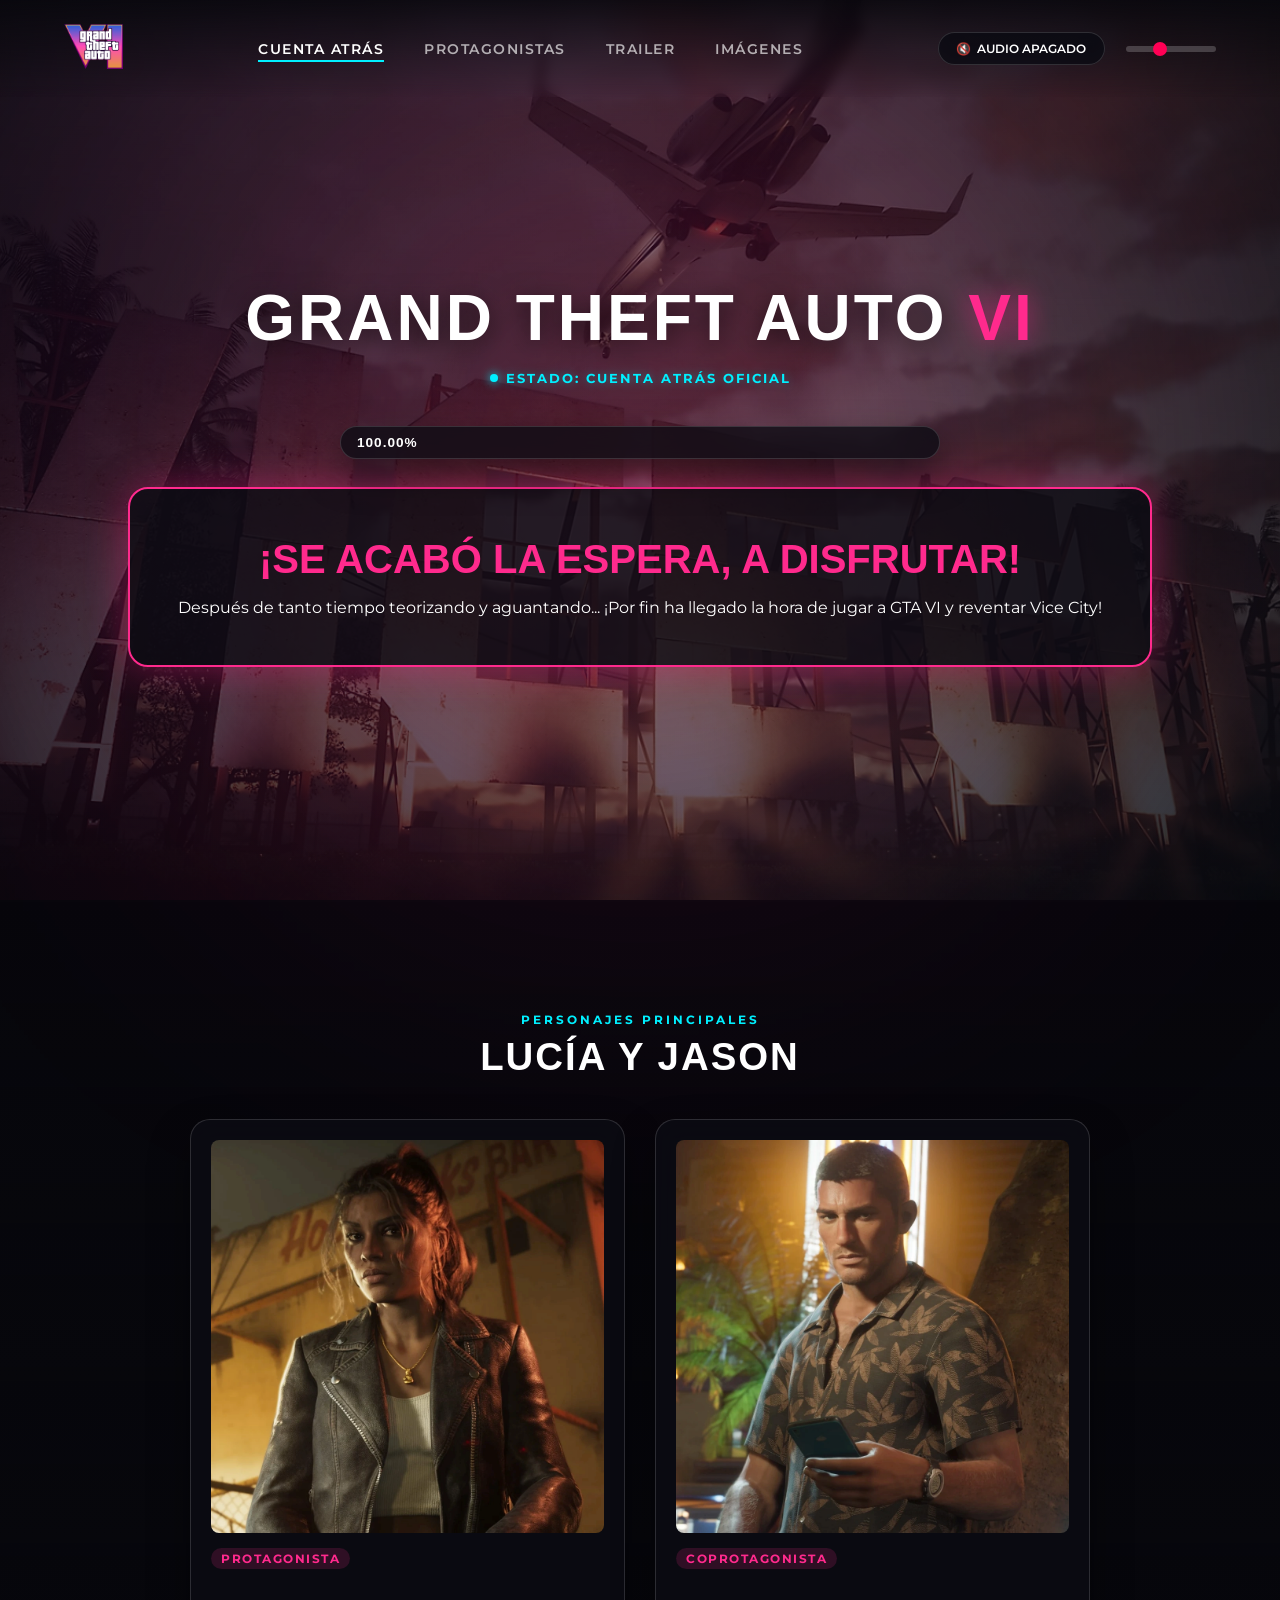
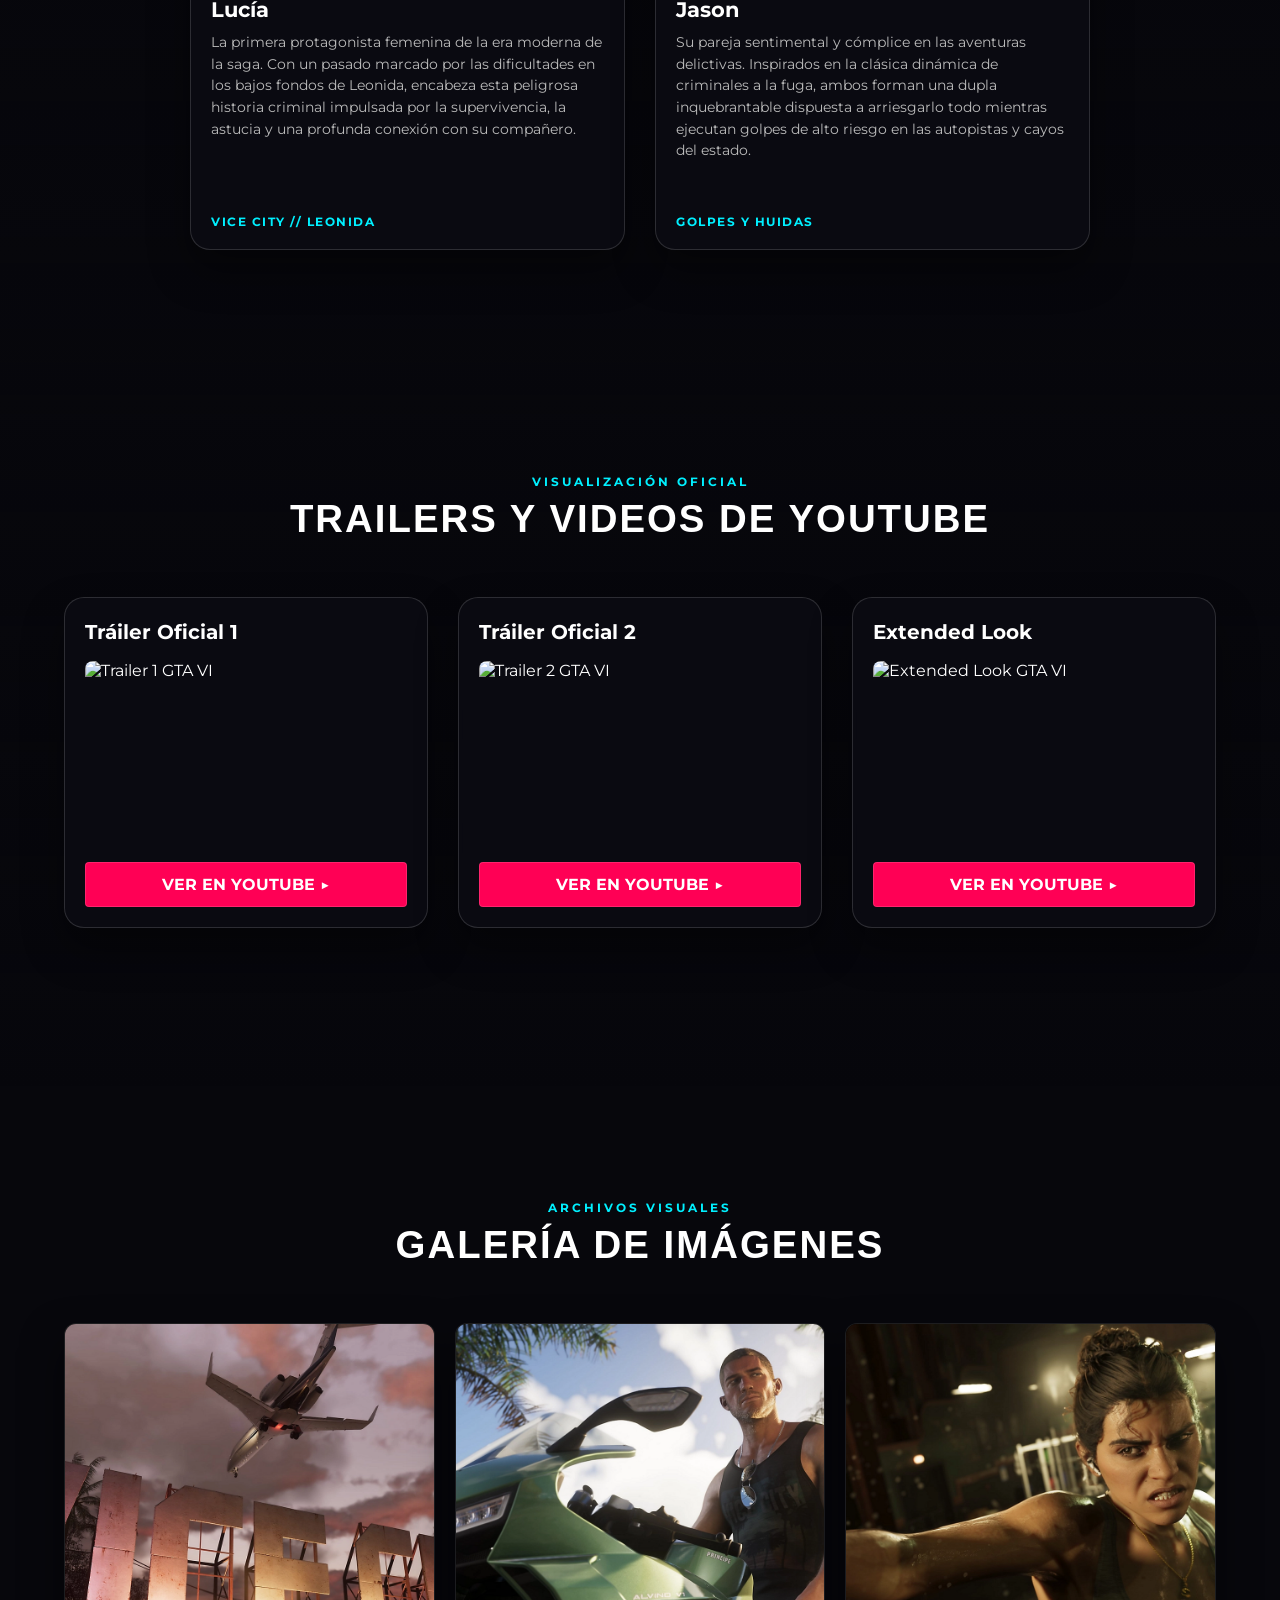
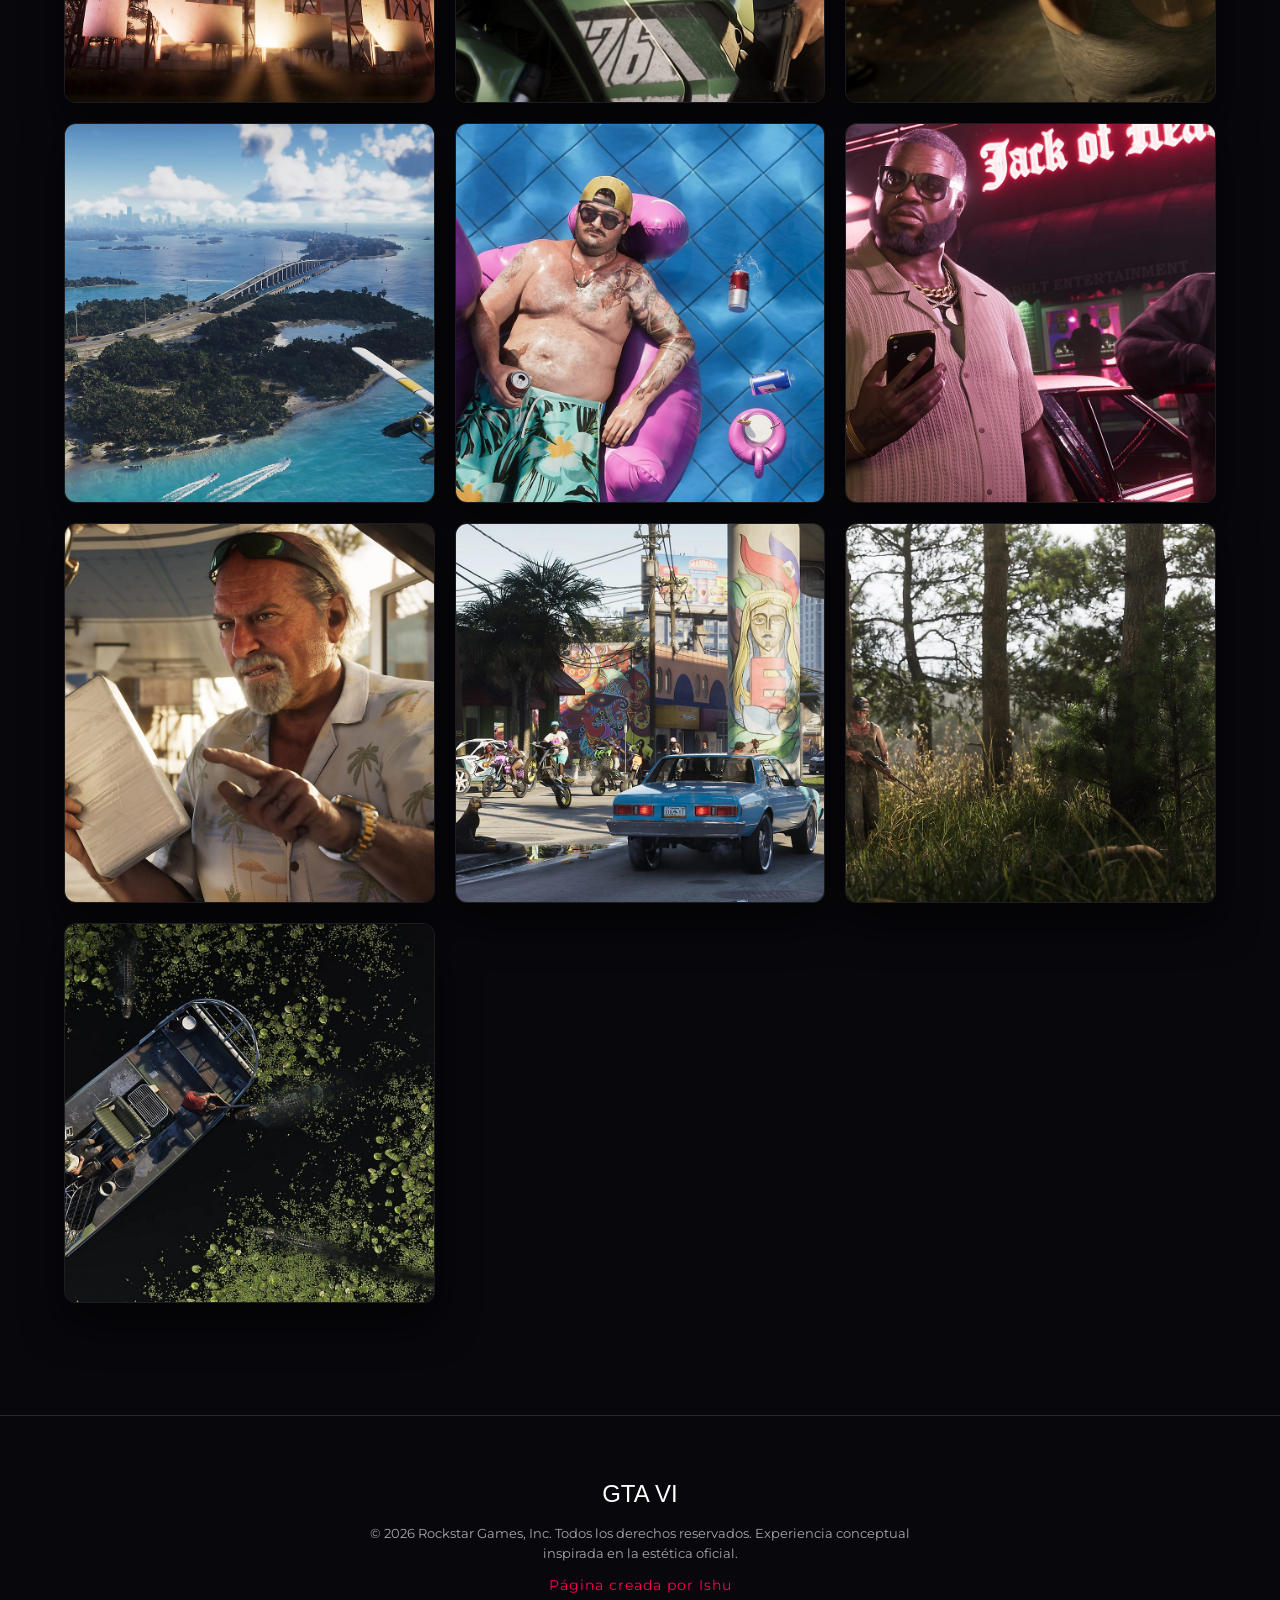
==== commit 16f4a0f1: "Update index.html" ====
--- a/index.html
+++ b/index.html
@@ -67,6 +67,33 @@
             display: block;
             aspect-ratio: 16/9;
         }
+
+        /* Estilos para la barra de volumen */
+        .volume-slider {
+            width: 90px;
+            height: 6px;
+            background: rgba(255, 255, 255, 0.2);
+            border-radius: 3px;
+            outline: none;
+            appearance: none;
+            -webkit-appearance: none;
+            cursor: pointer;
+            margin-left: 5px;
+            vertical-align: middle;
+        }
+        .volume-slider::-webkit-slider-thumb {
+            appearance: none;
+            -webkit-appearance: none;
+            width: 14px;
+            height: 14px;
+            border-radius: 50%;
+            background: #ff0055;
+            cursor: pointer;
+            transition: transform 0.2s ease;
+        }
+        .volume-slider::-webkit-slider-thumb:hover {
+            transform: scale(1.2);
+        }
     </style>
 </head>
 <body>
@@ -102,6 +129,9 @@
                 <span class="sound-icon">🔇</span>
                 <span class="sound-label">AUDIO APAGADO</span>
             </button>
+            <!-- BARRA DE VOLUMEN AÑADIDA -->
+            <input type="range" id="volumeSlider" class="volume-slider" min="0" max="1" step="0.05" value="0.35" title="Control de Volumen">
+            
             <button class="menu-toggle" id="menuToggle" aria-label="Abrir Menú">
                 <span></span>
                 <span></span>
@@ -317,4 +347,4 @@
         });
     </script>
 </body>
-</html>+</html>
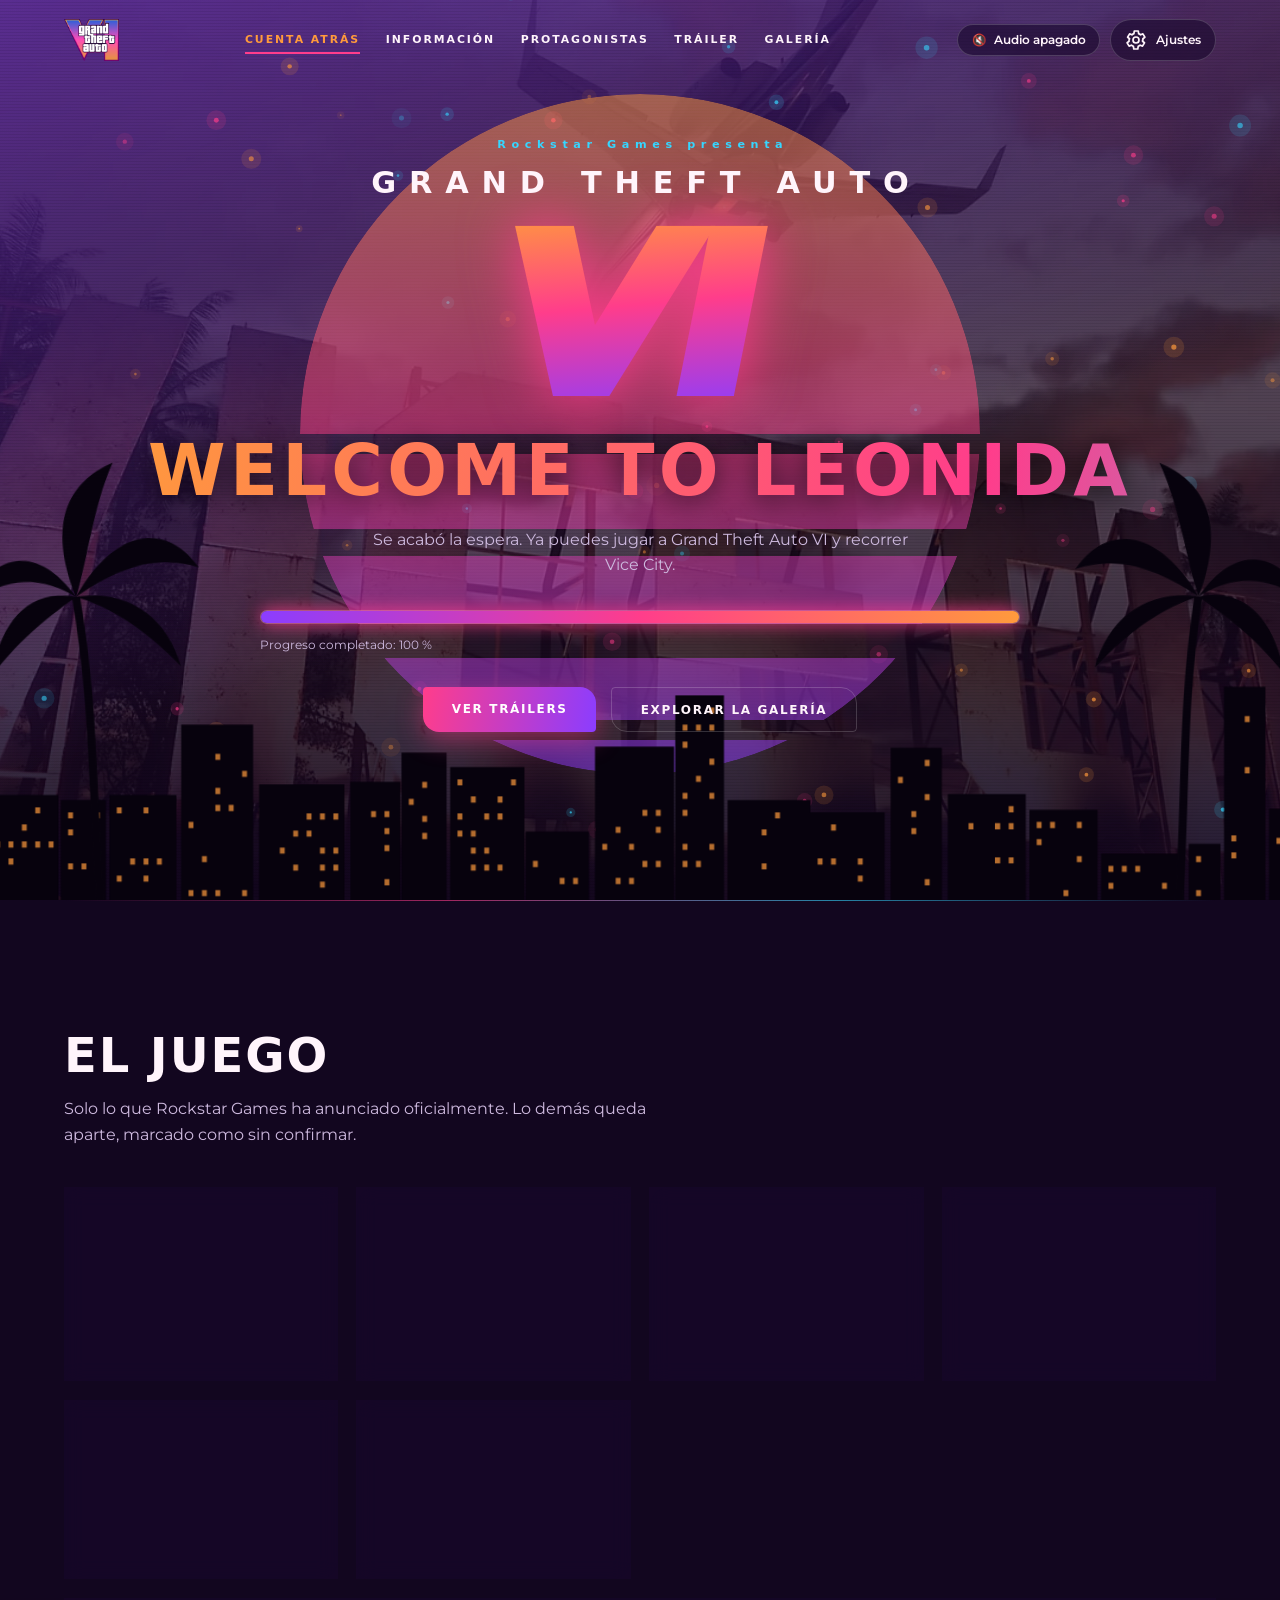
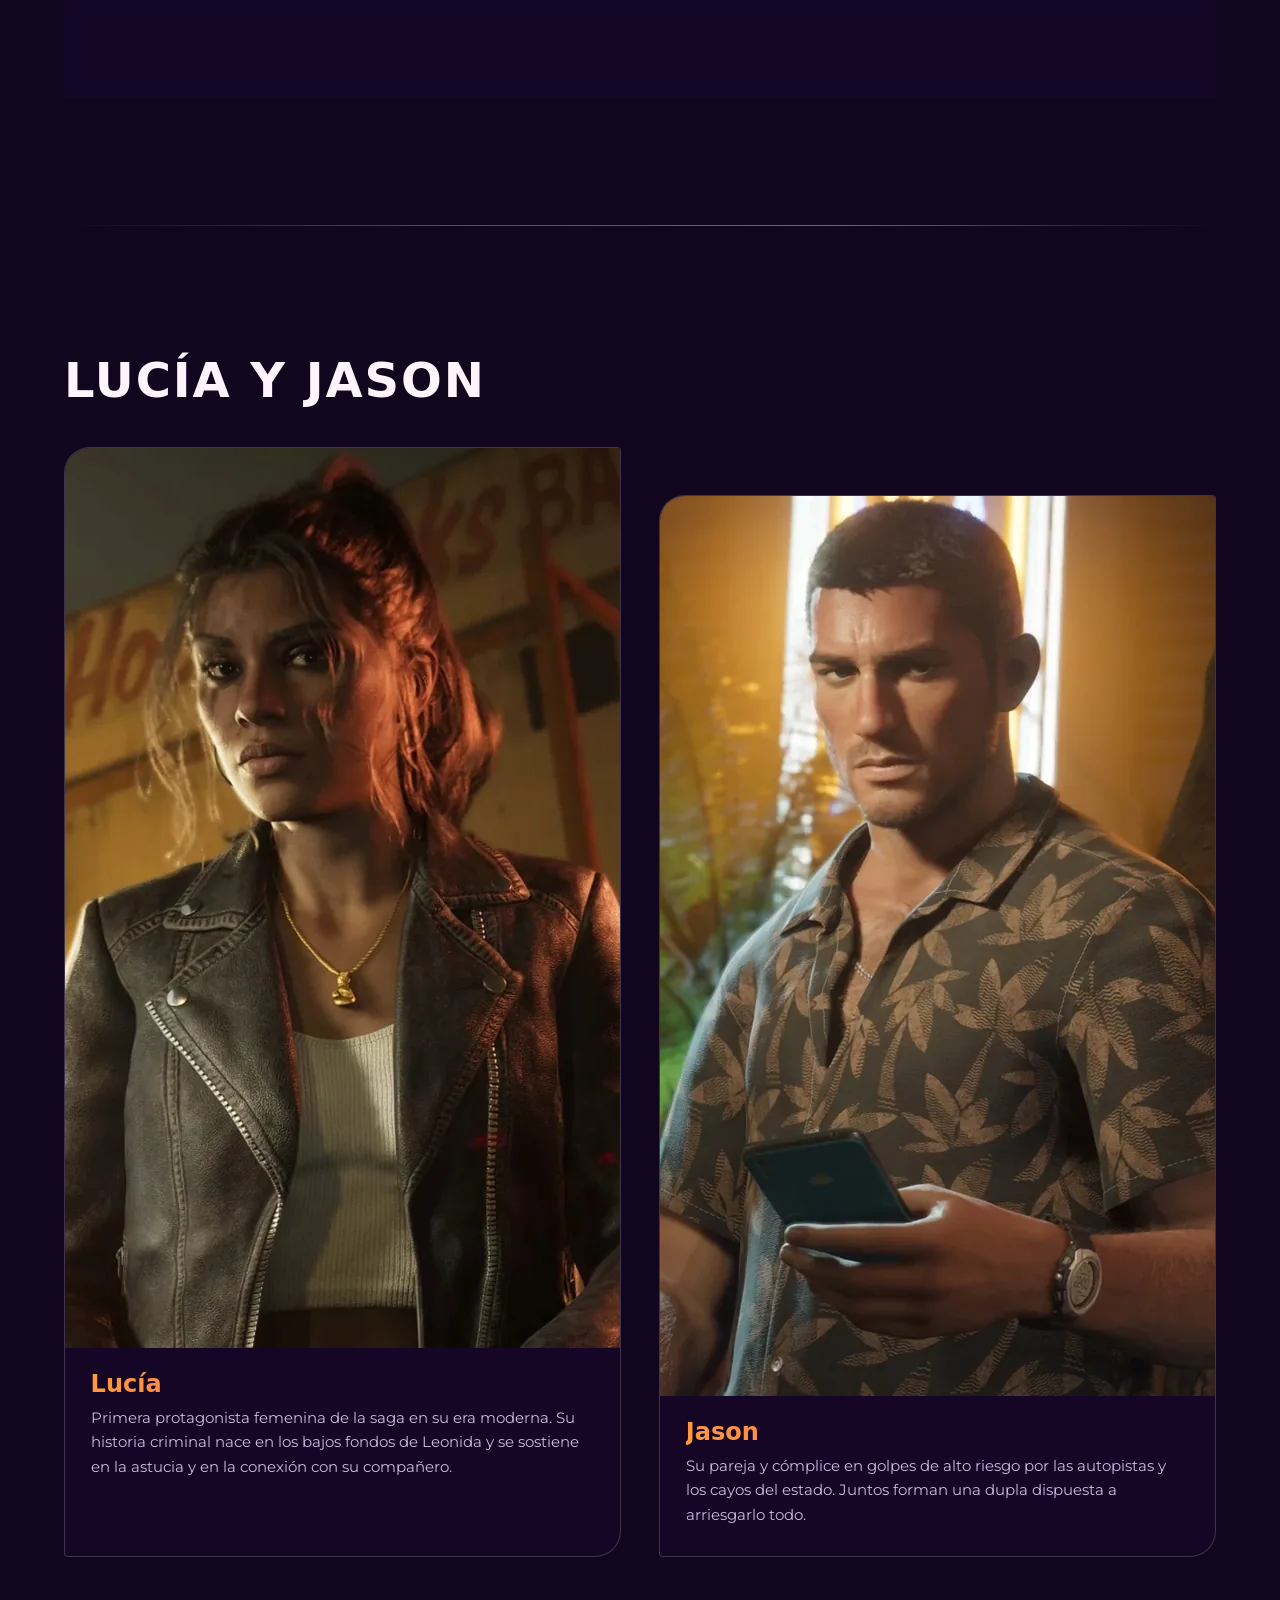
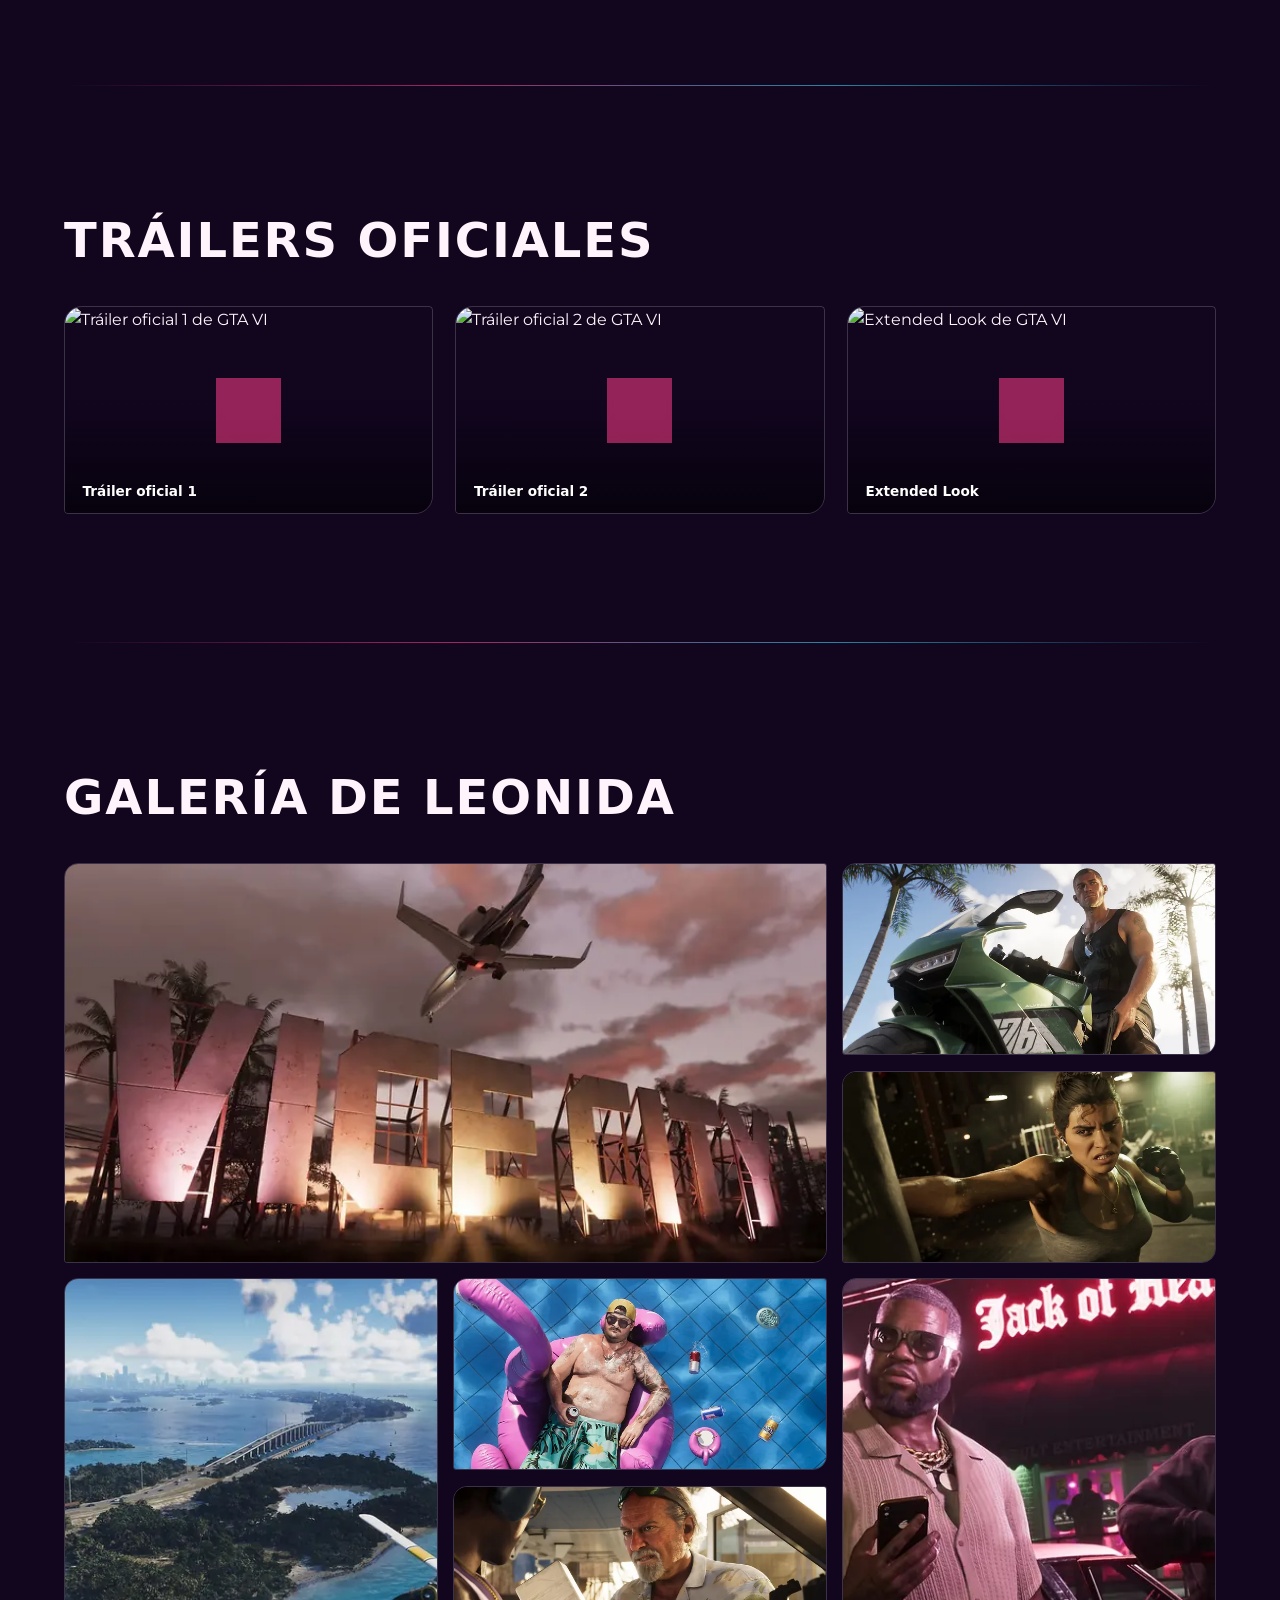
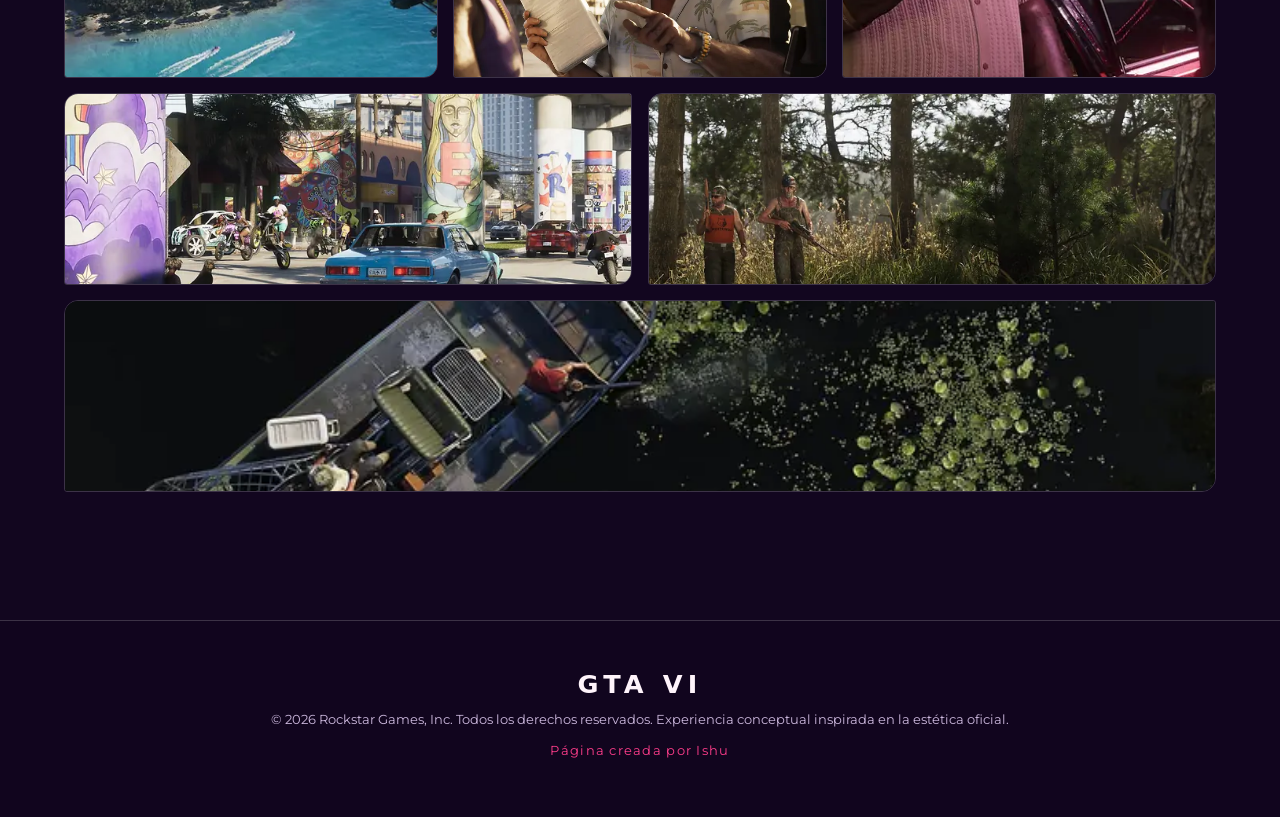
==== commit 2e6b1520: "Update index.html" ====
--- a/index.html
+++ b/index.html
@@ -1,350 +1,178 @@
 <!DOCTYPE html>
-<html lang="es">
+<html lang="es" data-theme="sunset" data-mode="dark" data-fx="high" data-motion="full">
 <head>
-    <meta charset="UTF-8">
-    <meta name="viewport" content="width=device-width, initial-scale=1.0">
-    <title>Grand Theft Auto VI | Cuenta Regresiva y Transmisión</title>
-    <link rel="preconnect" href="https://fonts.googleapis.com">
-    <link rel="preconnect" href="https://fonts.gstatic.com" crossorigin>
-    <link href="https://fonts.googleapis.com/css2?family=Montserrat:ital,wght@0,300;0,400;0,600;0,800;0,900;1,900&family=Syncopate:wght@700&display=swap" rel="stylesheet">
-    <link rel="stylesheet" href="css/style.css">
-    <style>
-        /* Estilos para el visor de pantalla completa (Lightbox) */
-        .lightbox-modal {
-            display: none;
-            position: fixed;
-            z-index: 9999;
-            top: 0;
-            left: 0;
-            width: 100%;
-            height: 100%;
-            background-color: rgba(0, 0, 0, 0.9);
-            justify-content: center;
-            align-items: center;
-            overflow: hidden;
-        }
-        .lightbox-modal.active {
-            display: flex;
-        }
-        .lightbox-content {
-            max-width: 90%;
-            max-height: 90%;
-            object-fit: contain;
-            cursor: zoom-in;
-            transition: transform 0.3s ease;
-        }
-        .lightbox-content.zoomed {
-            transform: scale(2);
-            cursor: zoom-out;
-        }
-        .lightbox-close {
-            position: absolute;
-            top: 20px;
-            right: 30px;
-            color: #fff;
-            font-size: 40px;
-            font-weight: bold;
-            cursor: pointer;
-            background: none;
-            border: none;
-        }
-        .gallery-card {
-            cursor: pointer;
-            overflow: hidden;
-            border-radius: 12px;
-            background: rgba(0, 0, 0, 0.5);
-            border: 1px solid rgba(255, 255, 255, 0.1);
-            transition: transform 0.3s ease, border-color 0.3s ease;
-        }
-        .gallery-card:hover {
-            transform: translateY(-5px);
-            border-color: #ff0055;
-        }
-        .gallery-card img {
-            width: 100%;
-            height: 100%;
-            object-fit: cover;
-            display: block;
-            aspect-ratio: 16/9;
-        }
-
-        /* Estilos para la barra de volumen */
-        .volume-slider {
-            width: 90px;
-            height: 6px;
-            background: rgba(255, 255, 255, 0.2);
-            border-radius: 3px;
-            outline: none;
-            appearance: none;
-            -webkit-appearance: none;
-            cursor: pointer;
-            margin-left: 5px;
-            vertical-align: middle;
-        }
-        .volume-slider::-webkit-slider-thumb {
-            appearance: none;
-            -webkit-appearance: none;
-            width: 14px;
-            height: 14px;
-            border-radius: 50%;
-            background: #ff0055;
-            cursor: pointer;
-            transition: transform 0.2s ease;
-        }
-        .volume-slider::-webkit-slider-thumb:hover {
-            transform: scale(1.2);
-        }
-    </style>
+<meta charset="UTF-8">
+<meta name="viewport" content="width=device-width, initial-scale=1, viewport-fit=cover">
+<title>Grand Theft Auto VI | Cuenta atrás hacia Leonida</title>
+<meta name="description" content="Cuenta atrás de Grand Theft Auto VI: días, horas y minutos hasta el regreso a Vice City.">
+<meta name="theme-color" content="#12061f">
+<link rel="icon" href="assets/images/logo.png">
+<link rel="preconnect" href="https://fonts.googleapis.com">
+<link rel="preconnect" href="https://fonts.gstatic.com" crossorigin>
+<link href="https://fonts.googleapis.com/css2?family=Montserrat:ital,wght@0,400;0,600;0,800;0,900;1,900&family=Syncopate:wght@700&display=swap" rel="stylesheet">
+<link rel="stylesheet" href="css/style.css">
 </head>
 <body>
 
-    <div class="bg-container" id="bgContainer"></div>
-    <div class="cinematic-overlay"></div>
-    <div class="ambient-glow"></div>
+<svg width="0" height="0" style="position:absolute" aria-hidden="true">
+  <symbol id="palm" viewBox="0 0 200 400"><path d="M100 400C96 300 104 220 92 120" stroke="currentColor" stroke-width="7" fill="none"/><g fill="currentColor"><path d="M92 120C60 70 20 80 0 120C40 95 70 105 92 120Z"/><path d="M92 120C70 55 90 20 130 5C110 45 105 85 92 120Z"/><path d="M92 120C130 60 175 60 200 100C160 85 125 100 92 120Z"/><path d="M92 120C50 110 25 140 15 185C45 150 70 135 92 120Z"/><path d="M92 120C135 115 170 140 180 185C150 150 120 130 92 120Z"/></g></symbol>
+  <symbol id="i-title" viewBox="0 0 24 24"><path d="M4 5h16M12 5v14M8 19h8" /></symbol>
+  <symbol id="i-studio" viewBox="0 0 24 24"><path d="M3 21V9l9-6 9 6v12M9 21v-6h6v6M7 11h2M15 11h2"/></symbol>
+  <symbol id="i-pad" viewBox="0 0 24 24"><path d="M7 8h10a5 5 0 0 1 5 5v1a3 3 0 0 1-5 2l-2-2H9l-2 2a3 3 0 0 1-5-2v-1a5 5 0 0 1 5-5ZM7 11v3M5.5 12.5h3M16 12h.01M18 14h.01"/></symbol>
+  <symbol id="i-pin" viewBox="0 0 24 24"><path d="M12 22s7-6.5 7-12a7 7 0 0 0-14 0c0 5.500 7 12 7 12ZM12 12a2.500 2.500 0 1 0 0-5 2.500 2.500 0 0 0 0 5Z"/></symbol>
+  <symbol id="i-users" viewBox="0 0 24 24"><path d="M16 20v-1.500a4 4 0 0 0-4-4H7a4 4 0 0 0-4 4V20M9.500 11a3.500 3.500 0 1 0 0-7 3.500 3.500 0 0 0 0 7ZM21 20v-1.500a4 4 0 0 0-3-3.800M15 4.200a3.500 3.500 0 0 1 0 6.600"/></symbol>
+  <symbol id="i-cal" viewBox="0 0 24 24"><path d="M4 6h16v14H4zM4 10h16M8 3v4M16 3v4"/></symbol>
+  <symbol id="i-gear" viewBox="0 0 24 24"><path d="M12 15a3 3 0 1 0 0-6 3 3 0 0 0 0 6ZM19 12a7 7 0 0 0-.1-1.200l2-1.500-2-3.400-2.300.9a7 7 0 0 0-2-1.200L14.300 3h-4l-.4 2.600a7 7 0 0 0-2 1.200l-2.300-.9-2 3.400 2 1.500A7 7 0 0 0 5 12c0 .4 0 .8.1 1.200l-2 1.500 2 3.400 2.300-.9a7 7 0 0 0 2 1.200l.4 2.600h4l.4-2.600a7 7 0 0 0 2-1.200l2.300.9 2-3.400-2-1.500c.1-.4.100-.8.100-1.200Z"/></symbol>
+</svg>
 
-    <audio id="bgAudio" loop>
-        <source src="assets/sounds/ambient.mp3" type="audio/mpeg">
-    </audio>
-    <audio id="clickAudio">
-        <source src="assets/sounds/click.mp3" type="audio/mpeg">
-    </audio>
-    <audio id="tickAudio">
-        <source src="assets/sounds/tick.mp3" type="audio/mpeg">
-    </audio>
+<div id="intro" aria-hidden="true"><b>VICE CITY &nbsp;·&nbsp; LEONIDA</b></div>
 
-    <header class="site-header">
-        <div class="site-brand">
-            <a href="index.html">
-                <img src="assets/images/logo.png" alt="Logo de GTA VI" class="logo-img">
-            </a>
-        </div>
-        <nav class="site-nav" id="siteNav">
-            <a href="#countdown" class="nav-link active">Cuenta Atrás</a>
-            <a href="#news" class="nav-link">Protagonistas</a>
-            <a href="#trailer" class="nav-link">Trailer</a>
-            <a href="#imagenes" class="nav-link">Imágenes</a>
-        </nav>
-        <div class="header-actions">
-            <button id="soundToggle" class="action-btn" title="Activar/Desactivar Sonido">
-                <span class="sound-icon">🔇</span>
-                <span class="sound-label">AUDIO APAGADO</span>
-            </button>
-            <!-- BARRA DE VOLUMEN AÑADIDA -->
-            <input type="range" id="volumeSlider" class="volume-slider" min="0" max="1" step="0.05" value="0.35" title="Control de Volumen">
-            
-            <button class="menu-toggle" id="menuToggle" aria-label="Abrir Menú">
-                <span></span>
-                <span></span>
-                <span></span>
-            </button>
-        </div>
-    </header>
+<div class="bg" id="bg"></div>
+<div class="wash"></div>
+<div class="grain"></div>
+<canvas id="fx" aria-hidden="true"></canvas>
 
-    <main class="main-content">
-        <section id="countdown" class="hero-section">
-            <h1 class="hero-title">GRAND THEFT AUTO <span class="highlight">VI</span></h1>
-            
-            <div class="hero-badge">
-                <span class="pulse-dot"></span> ESTADO: CUENTA ATRÁS OFICIAL
-            </div>
+<audio id="bgAudio" loop preload="none"><source src="assets/sounds/ambient.mp3" type="audio/mpeg"></audio>
+<audio id="tickAudio" preload="auto"><source src="assets/sounds/tick.mp3" type="audio/mpeg"></audio>
 
-            <div class="countdown-grid" id="countdownTimer">
-                <div class="time-box">
-                    <div class="time-value" id="days">000</div>
-                    <div class="time-label">DÍAS</div>
-                </div>
-                <div class="time-separator">:</div>
-                <div class="time-box">
-                    <div class="time-value" id="hours">00</div>
-                    <div class="time-label">HORAS</div>
-                </div>
-                <div class="time-separator">:</div>
-                <div class="time-box">
-                    <div class="time-value" id="minutes">00</div>
-                    <div class="time-label">MINUTOS</div>
-                </div>
-                <div class="time-separator">:</div>
-                <div class="time-box">
-                    <div class="time-value" id="seconds">00</div>
-                    <div class="time-label">SEGUNDOS</div>
-                </div>
-            </div>
+<header class="site-header" id="hdr">
+  <a class="brand" href="#countdown" aria-label="Inicio"><img src="assets/images/logo.png" alt="Logo de GTA VI"></a>
+  <nav class="nav" id="siteNav" aria-label="Principal">
+    <a class="nav-link active" href="#countdown">Cuenta atrás</a>
+    <a class="nav-link" href="#info">Información</a>
+    <a class="nav-link" href="#news">Protagonistas</a>
+    <a class="nav-link" href="#trailer">Tráiler</a>
+    <a class="nav-link" href="#imagenes">Galería</a>
+  </nav>
+  <div class="hdr-act">
+    <button id="soundToggle" class="ibtn" title="Activar o desactivar el sonido"><span class="sound-icon">🔇</span><span class="sound-label">Audio apagado</span></button>
+    <button id="setBtn" class="ibtn" aria-expanded="false" aria-controls="panel" title="Personalizar"><svg class="ic"><use href="#i-gear"/></svg><span class="sound-label">Ajustes</span></button>
+    <button class="menu-toggle" id="menuToggle" aria-label="Abrir menú"><span></span><span></span><span></span></button>
+  </div>
+</header>
 
-            <div class="progress-container">
-                <div class="progress-bar-track">
-                    <div class="progress-bar-fill" id="progressBar"></div>
-                </div>
-                <div class="progress-percentage" id="progressText">92.66%</div>
-            </div>
+<aside class="panel" id="panel" aria-label="Personalización">
+  <h2>Ajustes</h2>
+  <div class="grp"><p>Tema</p><div class="chips">
+    <button class="chip" data-k="theme" data-v="sunset"><i style="--a:#ff3d8b;--b:#ff9a3c"></i>Vice City Sunset</button>
+    <button class="chip" data-k="theme" data-v="neon"><i style="--a:#ff2bd6;--b:#00f0ff"></i>Neon Night</button>
+    <button class="chip" data-k="theme" data-v="beach"><i style="--a:#00b8c8;--b:#ffc857"></i>Miami Beach</button>
+    <button class="chip" data-k="theme" data-v="criminal"><i style="--a:#e01e3c;--b:#b8862e"></i>Dark Criminal</button>
+    <button class="chip" data-k="theme" data-v="retro"><i style="--a:#ff4fd8;--b:#ffe14d"></i>Retro 80s</button>
+  </div></div>
+  <div class="grp"><p>Modo</p><div class="chips">
+    <button class="chip" data-k="mode" data-v="dark">Oscuro</button>
+    <button class="chip" data-k="mode" data-v="light">Claro</button>
+  </div></div>
+  <div class="grp"><p>Intensidad de efectos</p><div class="chips">
+    <button class="chip" data-k="fx" data-v="off">Sin efectos</button>
+    <button class="chip" data-k="fx" data-v="low">Suaves</button>
+    <button class="chip" data-k="fx" data-v="high">Máximos</button>
+  </div></div>
+  <div class="grp"><p>Animaciones</p><div class="chips">
+    <button class="chip" data-k="motion" data-v="full">Completas</button>
+    <button class="chip" data-k="motion" data-v="reduced">Reducidas</button>
+  </div></div>
+  <div class="grp"><p>Volumen</p><input type="range" id="volumeSlider" min="0" max="1" step="0.05" value="0.35" aria-label="Volumen"></div>
+</aside>
 
-            <div class="target-date-tag" id="targetDateTag">
-                [ FECHA OBJETIVO: 19 DE NOVIEMBRE, 2026 ]
-            </div>
+<main>
+<section id="countdown" class="hero">
+  <div class="sun" aria-hidden="true"></div>
+  <div class="floor" aria-hidden="true"><div></div></div>
+  <svg class="sky" id="sky" viewBox="0 0 1600 200" preserveAspectRatio="xMidYMax slice" aria-hidden="true"></svg>
+  <svg class="palm l" aria-hidden="true"><use href="#palm"/></svg>
+  <svg class="palm r" aria-hidden="true"><use href="#palm"/></svg>
 
-            <div class="launch-active-banner" id="launchBanner" style="display: none;">
-                <h2>¡SE ACABÓ LA ESPERA, A DISFRUTAR!</h2>
-                <p>Después de tanto tiempo teorizando y aguantando... ¡Por fin ha llegado la hora de jugar a GTA VI y reventar Vice City!</p>
-            </div>
-        </section>
+  <div class="hero-in">
+    <p class="kicker r1">Rockstar Games presenta</p>
+    <h1 class="title r2"><span class="gta">GRAND THEFT AUTO</span><span class="vi" data-t="VI">VI</span></h1>
+    <p class="tagline r3" id="tagline">Leonida ya está en el horizonte. Vice City te espera con las luces encendidas.</p>
 
-        <section id="news" class="news-section">
-            <div class="container" style="max-width: 900px; margin: 0 auto;">
-                <div class="section-header-tag" style="text-align: center;">PERSONAJES PRINCIPALES</div>
-                <h2 class="section-title" style="text-align: center; margin-bottom: 40px;">LUCÍA Y JASON</h2>
-                
-                <div class="news-grid" style="grid-template-columns: repeat(auto-fit, minmax(380px, 1fr)); gap: 30px;">
-                    <div class="news-card" style="padding: 20px; display: flex; flex-direction: column; justify-content: space-between;">
-                        <div>
-                            <div style="position: relative; width: 100%; aspect-ratio: 1/1; overflow: hidden; border-radius: 8px; margin-bottom: 15px; background: rgba(0,0,0,0.3);">
-                                <img src="assets/images/lucia.png" alt="Lucía - GTA VI" style="position: absolute; top: 0; left: 0; width: 100%; height: 100%; object-fit: contain; object-position: center;">
-                            </div>
-                            <div class="news-tag" style="display: inline-block; font-size: 0.75rem; padding: 3px 10px;">PROTAGONISTA</div>
-                            <h3 style="margin: 10px 0 8px 0; font-size: 1.3rem; color: #fff;">Lucía</h3>
-                            <p style="color: #bbb; line-height: 1.5; font-size: 0.9rem;">
-                                La primera protagonista femenina de la era moderna de la saga. Con un pasado marcado por las dificultades en los bajos fondos de Leonida, encabeza esta peligrosa historia criminal impulsada por la supervivencia, la astucia y una profunda conexión con su compañero.
-                            </p>
-                        </div>
-                        <span class="news-date" style="margin-top: 20px; display: block; font-size: 0.75rem;">VICE CITY // LEONIDA</span>
-                    </div>
-
-                    <div class="news-card" style="padding: 20px; display: flex; flex-direction: column; justify-content: space-between;">
-                        <div>
-                            <div style="position: relative; width: 100%; aspect-ratio: 1/1; overflow: hidden; border-radius: 8px; margin-bottom: 15px; background: rgba(0,0,0,0.3);">
-                                <img src="assets/images/jason.png" alt="Jason - GTA VI" style="position: absolute; top: 0; left: 0; width: 100%; height: 100%; object-fit: contain; object-position: center;">
-                            </div>
-                            <div class="news-tag" style="display: inline-block; font-size: 0.75rem; padding: 3px 10px;">COPROTAGONISTA</div>
-                            <h3 style="margin: 10px 0 8px 0; font-size: 1.3rem; color: #fff;">Jason</h3>
-                            <p style="color: #bbb; line-height: 1.5; font-size: 0.9rem;">
-                                Su pareja sentimental y cómplice en las aventuras delictivas. Inspirados en la clásica dinámica de criminales a la fuga, ambos forman una dupla inquebrantable dispuesta a arriesgarlo todo mientras ejecutan golpes de alto riesgo en las autopistas y cayos del estado.
-                            </p>
-                        </div>
-                        <span class="news-date" style="margin-top: 20px; display: block; font-size: 0.75rem;">GOLPES Y HUIDAS</span>
-                    </div>
-                </div>
-            </div>
-        </section>
-
-        <section id="trailer" class="media-section">
-            <div class="container" style="max-width: 1400px; margin: 0 auto;">
-                <div class="section-header-tag">VISUALIZACIÓN OFICIAL</div>
-                <h2 class="section-title">TRAILERS Y VIDEOS DE YOUTUBE</h2>
-                
-                <div class="news-grid" style="grid-template-columns: repeat(auto-fit, minmax(360px, 1fr)); gap: 30px;">
-                    <div class="news-card" style="padding: 20px; display: flex; flex-direction: column; justify-content: space-between;">
-                        <div>
-                            <h3 style="margin-bottom: 15px; font-size: 1.25rem; color: #fff;">Tráiler Oficial 1</h3>
-                            <div style="position: relative; width: 100%; padding-bottom: 56.15%; height: 0; overflow: hidden; border-radius: 8px; margin-bottom: 20px;">
-                                <img src="https://img.youtube.com/vi/QdBZY2fkU-0/maxresdefault.jpg" alt="Trailer 1 GTA VI" style="position: absolute; top: 0; left: 0; width: 100%; height: 100%; object-fit: cover;">
-                            </div>
-                        </div>
-                        <a href="https://www.youtube.com/watch?v=QdBZY2fkU-0" target="_blank" class="action-btn" style="display: block; text-align: center; text-decoration: none; padding: 12px; background: #ff0055; color: #fff; border-radius: 4px; font-weight: bold; font-size: 1rem;">VER EN YOUTUBE ▶</a>
-                    </div>
-
-                    <div class="news-card" style="padding: 20px; display: flex; flex-direction: column; justify-content: space-between;">
-                        <div>
-                            <h3 style="margin-bottom: 15px; font-size: 1.25rem; color: #fff;">Tráiler Oficial 2</h3>
-                            <div style="position: relative; width: 100%; padding-bottom: 56.15%; height: 0; overflow: hidden; border-radius: 8px; margin-bottom: 20px;">
-                                <img src="https://img.youtube.com/vi/VQRLujxTm3c/maxresdefault.jpg" alt="Trailer 2 GTA VI" style="position: absolute; top: 0; left: 0; width: 100%; height: 100%; object-fit: cover;">
-                            </div>
-                        </div>
-                        <a href="https://www.youtube.com/watch?v=VQRLujxTm3c" target="_blank" class="action-btn" style="display: block; text-align: center; text-decoration: none; padding: 12px; background: #ff0055; color: #fff; border-radius: 4px; font-weight: bold; font-size: 1rem;">VER EN YOUTUBE ▶</a>
-                    </div>
-
-                    <div class="news-card" style="padding: 20px; display: flex; flex-direction: column; justify-content: space-between;">
-                        <div>
-                            <h3 style="margin-bottom: 15px; font-size: 1.25rem; color: #fff;">Extended Look</h3>
-                            <div style="position: relative; width: 100%; padding-bottom: 56.15%; height: 0; overflow: hidden; border-radius: 8px; margin-bottom: 20px;">
-                                <img src="https://img.youtube.com/vi/tJbzMqJGH4k/maxresdefault.jpg" alt="Extended Look GTA VI" style="position: absolute; top: 0; left: 0; width: 100%; height: 100%; object-fit: cover;">
-                            </div>
-                        </div>
-                        <a href="https://youtu.be/tJbzMqJGH4k" target="_blank" class="action-btn" style="display: block; text-align: center; text-decoration: none; padding: 12px; background: #ff0055; color: #fff; border-radius: 4px; font-weight: bold; font-size: 1rem;">VER EN YOUTUBE ▶</a>
-                    </div>
-                </div>
-            </div>
-        </section>
-
-        <section id="imagenes" class="gallery-section">
-            <div class="container" style="max-width: 1400px; margin: 0 auto;">
-                <div class="section-header-tag">ARCHIVOS VISUALES</div>
-                <h2 class="section-title">GALERÍA DE IMÁGENES</h2>
-                <div class="gallery-grid" style="display: grid; grid-template-columns: repeat(auto-fit, minmax(280px, 1fr)); gap: 20px;">
-                    <div class="gallery-card">
-                        <img src="assets/images/1.png" alt="GTA VI Image 1" loading="lazy" class="gallery-img">
-                    </div>
-                    <div class="gallery-card">
-                        <img src="assets/images/2.png" alt="GTA VI Image 2" loading="lazy" class="gallery-img">
-                    </div>
-                    <div class="gallery-card">
-                        <img src="assets/images/3.png" alt="GTA VI Image 3" loading="lazy" class="gallery-img">
-                    </div>
-                    <div class="gallery-card">
-                        <img src="assets/images/4.png" alt="GTA VI Image 4" loading="lazy" class="gallery-img">
-                    </div>
-                    <div class="gallery-card">
-                        <img src="assets/images/5.png" alt="GTA VI Image 5" loading="lazy" class="gallery-img">
-                    </div>
-                    <div class="gallery-card">
-                        <img src="assets/images/6.png" alt="GTA VI Image 6" loading="lazy" class="gallery-img">
-                    </div>
-                    <div class="gallery-card">
-                        <img src="assets/images/7.png" alt="GTA VI Image 7" loading="lazy" class="gallery-img">
-                    </div>
-                    <div class="gallery-card">
-                        <img src="assets/images/8.png" alt="GTA VI Image 8" loading="lazy" class="gallery-img">
-                    </div>
-                    <div class="gallery-card">
-                        <img src="assets/images/9.png" alt="GTA VI Image 9" loading="lazy" class="gallery-img">
-                    </div>
-                    <div class="gallery-card">
-                        <img src="assets/images/10.png" alt="GTA VI Image 10" loading="lazy" class="gallery-img">
-                    </div>
-                </div>
-            </div>
-        </section>
-    </main>
-
-    <div class="lightbox-modal" id="lightboxModal">
-        <button class="lightbox-close" id="lightboxClose">&times;</button>
-        <img class="lightbox-content" id="lightboxImg" alt="Ampliada">
+    <div class="pre">
+      <div class="cd" id="countdownTimer" role="timer" aria-label="Tiempo restante hasta el lanzamiento">
+        <div class="unit" style="--i:0"><div class="num" id="days">000</div><div class="lab">Días</div></div>
+        <div class="unit" style="--i:1"><div class="num" id="hours">00</div><div class="lab">Horas</div></div>
+        <div class="unit" style="--i:2"><div class="num" id="minutes">00</div><div class="lab">Minutos</div></div>
+        <div class="unit sec-u" style="--i:3"><div class="num" id="seconds">00</div><div class="lab">Segundos</div></div>
+      </div>
+      <div class="prog r5" style="--p:0">
+        <div class="prog-top"><span id="progLeft">Calculando…</span><strong id="progressText">0.00%</strong></div>
+        <div class="track" role="progressbar" aria-valuemin="0" aria-valuemax="100" aria-label="Progreso hasta el lanzamiento" id="track"><div class="fill" id="progressBar"></div><i class="head"></i></div>
+        <p class="prog-note" id="progNote"></p>
+      </div>
+      <div class="target r6" id="targetDateTag"></div>
     </div>
 
-    <footer class="site-footer">
-        <div class="footer-content">
-            <span class="logo-text">GTA <span class="highlight">VI</span></span>
-            <p>&copy; 2026 Rockstar Games, Inc. Todos los derechos reservados. Experiencia conceptual inspirada en la estética oficial.</p>
-            <p style="margin-top: 10px; font-size: 0.85rem; color: #ff0055; letter-spacing: 1px;">Página creada por Ishu</p>
-        </div>
-    </footer>
+    <div class="launch" id="launchBanner">
+      <h2 class="welcome">WELCOME TO LEONIDA</h2>
+      <p>Se acabó la espera. Ya puedes jugar a Grand Theft Auto VI y recorrer Vice City.</p>
+      <div class="prog done"><div class="track"><div class="fill" style="transform:scaleX(1)"></div></div><p class="prog-note">Progreso completado: 100 %</p></div>
+    </div>
 
-    <script src="js/script.js"></script>
-    <script>
-        const modal = document.getElementById('lightboxModal');
-        const modalImg = document.getElementById('lightboxImg');
-        const closeBtn = document.getElementById('lightboxClose');
-        const galleryImages = document.querySelectorAll('.gallery-img');
+    <div class="cta r6"><a class="btn" href="#trailer">Ver tráilers</a><a class="btn ghost" href="#imagenes">Explorar la galería</a></div>
+  </div>
+</section>
 
-        galleryImages.forEach(img => {
-            img.addEventListener('click', () => {
-                modal.classList.add('active');
-                modalImg.src = img.src;
-                modalImg.classList.remove('zoomed');
-            });
-        });
+<section id="info" class="sec">
+  <div class="wrap">
+    <h2 class="h2 rv">El juego</h2>
+    <p class="lead rv">Solo lo que Rockstar Games ha anunciado oficialmente. Lo demás queda aparte, marcado como sin confirmar.</p>
+    <div class="cards">
+      <article class="card rv"><span class="badge ok">Oficial</span><svg class="ic"><use href="#i-title"/></svg><h3>Título</h3><p>Grand Theft Auto VI</p></article>
+      <article class="card rv"><span class="badge ok">Oficial</span><svg class="ic"><use href="#i-studio"/></svg><h3>Desarrolladora</h3><p>Rockstar Games</p></article>
+      <article class="card rv"><span class="badge ok">Oficial</span><svg class="ic"><use href="#i-pad"/></svg><h3>Plataformas anunciadas</h3><p>PlayStation 5 y Xbox Series X|S</p></article>
+      <article class="card rv"><span class="badge ok">Oficial</span><svg class="ic"><use href="#i-pin"/></svg><h3>Ambientación</h3><p>El estado de Leonida y su ciudad insignia, Vice City.</p></article>
+      <article class="card rv"><span class="badge ok">Oficial</span><svg class="ic"><use href="#i-users"/></svg><h3>Protagonistas</h3><p>Lucía y Jason, una pareja de criminales a la fuga.</p></article>
+      <article class="card rv"><span class="badge ok">Oficial</span><svg class="ic"><use href="#i-cal"/></svg><h3>Lanzamiento</h3><p id="infoDate">—</p></article>
+      <article class="card rumor rv"><span class="badge no">Sin confirmar</span><h3>Rumores y especulación</h3><p>Versión de PC, tamaño exacto del mapa, modo online y cualquier detalle que Rockstar no haya publicado. Esta página no los da por ciertos.</p></article>
+    </div>
+  </div>
+</section>
 
-        modalImg.addEventListener('click', (e) => {
-            e.stopPropagation();
-            modalImg.classList.toggle('zoomed');
-        });
+<section id="news" class="sec">
+  <div class="wrap">
+    <h2 class="h2 rv">Lucía y Jason</h2>
+    <div class="duo">
+      <article class="hero-card rv"><img src="assets/images/opt/lucia.webp" alt="Lucía, protagonista de GTA VI" loading="lazy" width="900" height="900"><div><h3>Lucía</h3><p>Primera protagonista femenina de la saga en su era moderna. Su historia criminal nace en los bajos fondos de Leonida y se sostiene en la astucia y en la conexión con su compañero.</p></div></article>
+      <article class="hero-card rv"><img src="assets/images/opt/jason.webp" alt="Jason, protagonista de GTA VI" loading="lazy" width="900" height="900"><div><h3>Jason</h3><p>Su pareja y cómplice en golpes de alto riesgo por las autopistas y los cayos del estado. Juntos forman una dupla dispuesta a arriesgarlo todo.</p></div></article>
+    </div>
+  </div>
+</section>
 
-        closeBtn.addEventListener('click', () => {
-            modal.classList.remove('active');
-            modalImg.classList.remove('zoomed');
-        });
+<section id="trailer" class="sec">
+  <div class="wrap">
+    <h2 class="h2 rv">Tráilers oficiales</h2>
+    <div class="vids">
+      <a class="vid rv" href="https://www.youtube.com/watch?v=QdBZY2fkU-0" target="_blank" rel="noopener"><img src="https://img.youtube.com/vi/QdBZY2fkU-0/maxresdefault.jpg" alt="Tráiler oficial 1 de GTA VI" loading="lazy"><span class="play"></span><h3>Tráiler oficial 1</h3></a>
+      <a class="vid rv" href="https://www.youtube.com/watch?v=VQRLujxTm3c" target="_blank" rel="noopener"><img src="https://img.youtube.com/vi/VQRLujxTm3c/maxresdefault.jpg" alt="Tráiler oficial 2 de GTA VI" loading="lazy"><span class="play"></span><h3>Tráiler oficial 2</h3></a>
+      <a class="vid rv" href="https://youtu.be/tJbzMqJGH4k" target="_blank" rel="noopener"><img src="https://img.youtube.com/vi/tJbzMqJGH4k/maxresdefault.jpg" alt="Extended Look de GTA VI" loading="lazy"><span class="play"></span><h3>Extended Look</h3></a>
+    </div>
+  </div>
+</section>
 
-        modal.addEventListener('click', () => {
-            modal.classList.remove('active');
-            modalImg.classList.remove('zoomed');
-        });
-    </script>
+<section id="imagenes" class="sec">
+  <div class="wrap">
+    <h2 class="h2 rv">Galería de Leonida</h2>
+    <div class="mosaic" id="mosaic"></div>
+  </div>
+</section>
+</main>
+
+<div class="lb" id="lightboxModal" role="dialog" aria-modal="true" aria-label="Imagen ampliada">
+  <button class="lb-x" id="lightboxClose" aria-label="Cerrar">&times;</button>
+  <button class="lb-n prev" id="lbPrev" aria-label="Anterior">&#8249;</button>
+  <img id="lightboxImg" alt="Ampliada">
+  <button class="lb-n next" id="lbNext" aria-label="Siguiente">&#8250;</button>
+  <span class="lb-c" id="lbCount"></span>
+</div>
+
+<footer class="foot">
+  <span class="foot-logo">GTA VI</span>
+  <p>&copy; 2026 Rockstar Games, Inc. Todos los derechos reservados. Experiencia conceptual inspirada en la estética oficial.</p>
+  <p class="credit">Página creada por Ishu</p>
+</footer>
+
+<script src="js/script.js"></script>
 </body>
 </html>
--- a/css/style.css
+++ b/css/style.css
@@ -1,687 +1,232 @@
-/* ==========================================
-   VARIABLES & DESIGN SYSTEM (GTA VI VIBE)
-   ========================================== */
-:root {
-    --bg-dark: #07070c;
-    --neon-pink: #ff2a8d;
-    --neon-purple: #9d00ff;
-    --neon-blue: #00f0ff;
-    --sunset-orange: #ff7700;
-    --text-primary: #ffffff;
-    --text-secondary: rgba(255, 255, 255, 0.65);
-    --glass-bg: rgba(12, 12, 20, 0.78);
-    --glass-border: rgba(255, 255, 255, 0.14);
-    --font-main: 'Montserrat', sans-serif;
-    --font-heading: 'Syncopate', sans-serif;
-    --transition-smooth: all 0.5s cubic-bezier(0.16, 1, 0.3, 1);
+/* ===== TOKENS Y TEMAS ===== */
+:root{--bg:#12061f;--c1:#ff3d8b;--c2:#8b3dff;--c3:#ff9a3c;--c4:#35d6ff;--ink:#fff4fb;--mute:#cdb9de;--glass:rgba(24,8,44,.6);--line:rgba(255,255,255,.18);--sky:#07020d;--glow:1;--scan:.07;
+--disp:'Syncopate',system-ui,sans-serif;--body:'Montserrat',system-ui,sans-serif;--mx:0;--my:0;color-scheme:dark}
+[data-theme=neon]{--bg:#05030f;--c1:#ff2bd6;--c2:#5a2bff;--c3:#00f0ff;--c4:#3d7bff;--mute:#b9b4e8}
+[data-theme=beach]{--bg:#04202a;--c1:#ff5e8a;--c2:#00b8c8;--c3:#ffc857;--c4:#2ee6c5;--mute:#b8e3e6;--sky:#031318}
+[data-theme=criminal]{--bg:#070608;--c1:#e01e3c;--c2:#5b1020;--c3:#b8862e;--c4:#9a9aa8;--mute:#b5aeb0;--sky:#030203}
+[data-theme=retro]{--bg:#100430;--c1:#ff4fd8;--c2:#6c2bd9;--c3:#ffe14d;--c4:#22e0ff;--mute:#cdb7ff}
+[data-mode=light]{--bg:#ffeef3;--ink:#2a1240;--mute:#5b4573;--glass:rgba(255,255,255,.7);--line:rgba(42,18,64,.2);--sky:#3a1a52;--scan:0;color-scheme:light}
+[data-fx=low]{--glow:.5;--scan:.04}
+[data-fx=off]{--glow:0;--scan:0}
+*{box-sizing:border-box;margin:0;padding:0}
+html{scroll-behavior:smooth;scroll-padding-top:5rem}
+body{font-family:var(--body);color:var(--ink);background:var(--bg);line-height:1.6;overflow-x:hidden;-webkit-font-smoothing:antialiased}
+img{max-width:100%;display:block}
+a{color:inherit;text-decoration:none}
+button{font:inherit;color:inherit;cursor:pointer;background:none;border:0}
+:focus-visible{outline:2px solid var(--c4);outline-offset:3px}
+.ic{width:1.5rem;height:1.5rem;fill:none;stroke:currentColor;stroke-width:1.7;stroke-linecap:round;stroke-linejoin:round}
+
+/* ===== FONDO ===== */
+.bg{position:fixed;inset:0;z-index:-4;background:var(--bg);overflow:hidden}
+.bg-slide{position:absolute;inset:-4%;background:center/cover;opacity:0;transition:opacity 2.4s ease;will-change:opacity}
+.bg-slide.on{opacity:1}
+.bg-slide.kb{animation:kb 20s ease-out forwards}
+@keyframes kb{from{transform:scale(1)}to{transform:scale(1.1)}}
+.wash{position:fixed;inset:0;z-index:-3;pointer-events:none;
+background:linear-gradient(160deg,color-mix(in srgb,var(--c2) 46%,transparent),transparent 58%),linear-gradient(0deg,color-mix(in srgb,var(--bg) 94%,transparent),color-mix(in srgb,var(--bg) 62%,transparent) 55%,color-mix(in srgb,var(--bg) 74%,transparent))}
+.grain{position:fixed;inset:0;z-index:-2;pointer-events:none;opacity:var(--scan);background:repeating-linear-gradient(0deg,#000 0 1px,transparent 1px 3px)}
+#fx{position:fixed;inset:0;width:100%;height:100%;z-index:-1;pointer-events:none}
+
+/* ===== CABECERA ===== */
+.site-header{position:fixed;inset:0 0 auto;z-index:50;display:flex;align-items:center;justify-content:space-between;gap:1rem;padding:1.2rem 5vw;transition:background .3s,padding .3s}
+.site-header.solid{background:color-mix(in srgb,var(--bg) 88%,transparent);backdrop-filter:blur(12px);padding:.65rem 5vw;box-shadow:0 8px 30px rgba(0,0,0,.35)}
+.brand img{height:2.6rem;width:auto}
+.nav{display:flex;gap:clamp(.8rem,2vw,2rem)}
+.nav-link{font:700 .68rem var(--disp);letter-spacing:.18em;text-transform:uppercase;padding:.4rem 0;border-bottom:2px solid transparent;transition:color .25s,border-color .25s}
+.nav-link:hover,.nav-link.active{color:var(--c3);border-color:var(--c1)}
+.hdr-act{display:flex;align-items:center;gap:.6rem}
+.ibtn{display:flex;align-items:center;gap:.5rem;padding:.5rem .85rem;border:1px solid var(--line);border-radius:99px;background:var(--glass);font:600 .72rem var(--body);transition:border-color .25s,box-shadow .25s,transform .25s}
+.ibtn:hover{border-color:var(--c1);box-shadow:0 0 calc(18px*var(--glow)) color-mix(in srgb,var(--c1) 55%,transparent);transform:translateY(-1px)}
+.menu-toggle{display:none;flex-direction:column;gap:5px;padding:.6rem}
+.menu-toggle span{width:24px;height:2px;background:var(--ink);transition:transform .3s,opacity .3s}
+.menu-toggle.open span:nth-child(1){transform:translateY(7px) rotate(45deg)}
+.menu-toggle.open span:nth-child(2){opacity:0}
+.menu-toggle.open span:nth-child(3){transform:translateY(-7px) rotate(-45deg)}
+
+/* ===== PANEL DE AJUSTES ===== */
+.panel{position:fixed;top:0;right:0;bottom:0;width:min(340px,92vw);z-index:70;padding:5.5rem 1.5rem 2rem;background:color-mix(in srgb,var(--bg) 92%,transparent);backdrop-filter:blur(18px);border-left:1px solid var(--line);transform:translateX(105%);transition:transform .45s cubic-bezier(.2,.8,.2,1);overflow:auto}
+.panel.open{transform:none}
+.panel h2{font:700 1.1rem var(--disp);margin-bottom:1.5rem}
+.grp{margin-bottom:1.5rem}
+.grp p{font-size:.8rem;color:var(--mute);margin-bottom:.6rem}
+.chips{display:flex;flex-wrap:wrap;gap:.5rem}
+.chip{display:flex;align-items:center;gap:.5rem;padding:.5rem .9rem;border:1px solid var(--line);border-radius:10px;font-size:.78rem;font-weight:600;transition:border-color .2s,background .2s}
+.chip i{width:.9rem;height:.9rem;border-radius:50%;background:linear-gradient(135deg,var(--a),var(--b))}
+.chip:hover{border-color:var(--c4)}
+.chip[aria-pressed=true]{border-color:var(--c1);background:color-mix(in srgb,var(--c1) 22%,transparent)}
+input[type=range]{width:100%;accent-color:var(--c1)}
+
+/* ===== HERO ===== */
+.hero{position:relative;min-height:100svh;display:grid;place-items:center;text-align:center;padding:6rem 5vw clamp(6rem,14vh,10rem);overflow:clip}
+.hero-in{position:relative;z-index:3;width:100%;max-width:1040px}
+.sun{position:absolute;z-index:1;left:50%;bottom:14%;width:min(70vw,680px);aspect-ratio:1;margin-left:calc(min(70vw,680px)/-2);border-radius:50%;opacity:.55;
+background:linear-gradient(180deg,var(--c3),var(--c1) 52%,var(--c2));
+-webkit-mask:linear-gradient(#000 0 50%,transparent 50% 53%,#000 53% 64%,transparent 64% 68%,#000 68% 78%,transparent 78% 83%,#000 83% 92%,transparent 92% 95%,#000 95%);mask:linear-gradient(#000 0 50%,transparent 50% 53%,#000 53% 64%,transparent 64% 68%,#000 68% 78%,transparent 78% 83%,#000 83% 92%,transparent 92% 95%,#000 95%);
+transform:translate3d(calc(var(--mx)*-16px),calc(var(--my)*-8px),0)}
+.sky{position:absolute;z-index:2;left:0;bottom:0;width:100%;height:clamp(120px,26vh,260px);transform:translate3d(calc(var(--mx)*-26px),0,0) scale(1.04)}
+.palm{position:absolute;z-index:2;bottom:-2%;height:clamp(220px,52vh,460px);width:auto;aspect-ratio:1/2;color:var(--sky);transform-origin:50% 100%}
+.palm.l{left:-1%;transform:translate3d(calc(var(--mx)*-44px),0,0) rotate(-3deg);animation:sway 7s ease-in-out infinite alternate}
+.palm.r{right:-1%;transform:translate3d(calc(var(--mx)*-44px),0,0) scaleX(-1) rotate(-2deg);animation:sway 8s ease-in-out infinite alternate-reverse}
+@keyframes sway{to{rotate:2.5deg}}
+.floor{display:none;position:absolute;z-index:1;left:-20%;right:-20%;bottom:0;height:34%;overflow:hidden;perspective:260px;opacity:.75}
+[data-theme=retro] .floor{display:block}
+.floor div{position:absolute;inset:-100% 0 0;transform-origin:50% 0;transform:rotateX(62deg);
+background:linear-gradient(var(--c1) 2px,transparent 2px) 0 0/100% 60px,linear-gradient(90deg,var(--c1) 2px,transparent 2px) 0 0/60px 100%;animation:grid 1.6s linear infinite}
+@keyframes grid{to{translate:0 60px}}
+
+.kicker{font:700 .7rem var(--disp);letter-spacing:.5em;color:var(--c4);text-indent:.5em}
+.title{margin:.9rem 0 .2rem;line-height:1;display:flex;flex-direction:column;align-items:center}
+.gta{font:700 clamp(.85rem,2.8vw,1.9rem) var(--disp);letter-spacing:.42em;text-indent:.42em}
+.vi{position:relative;font:italic 900 clamp(6rem,min(24vw,27vh),17rem)/.82 var(--body);letter-spacing:-.04em;padding:.04em .12em 0 0;
+background:linear-gradient(175deg,var(--c3) 5%,var(--c1) 50%,var(--c2) 100%);-webkit-background-clip:text;background-clip:text;color:transparent}
+.vi::after{content:attr(data-t);position:absolute;inset:0;z-index:-1;font:inherit;letter-spacing:inherit;padding:inherit;color:var(--c1);filter:blur(28px);opacity:calc(.55*var(--glow));animation:pulse 3.4s ease-in-out infinite alternate}
+@keyframes pulse{to{opacity:calc(.9*var(--glow))}}
+.tagline{max-width:34rem;margin:1.2rem auto 0;color:var(--mute);font-size:clamp(.9rem,1.6vw,1.1rem)}
+
+.cd{display:grid;grid-template-columns:repeat(4,minmax(0,1fr));gap:clamp(.5rem,1.6vw,1.3rem);max-width:960px;margin:1.6rem auto 0}
+.unit{position:relative;padding:clamp(.8rem,2.2vw,1.8rem) .3rem clamp(.6rem,1.4vw,1.1rem);background:var(--glass);border:1px solid var(--line);border-radius:22px 4px 22px 4px;backdrop-filter:blur(10px);overflow:hidden;transition:transform .35s,border-color .35s}
+.unit:hover{transform:translateY(-4px);border-color:var(--c1)}
+.unit::before{content:"";position:absolute;top:0;left:12%;right:12%;height:2px;background:linear-gradient(90deg,transparent,var(--c3),var(--c1),transparent);box-shadow:0 0 calc(16px*var(--glow)) var(--c1)}
+.sec-u::after{content:"";position:absolute;inset:0;border-radius:inherit;box-shadow:inset 0 0 28px color-mix(in srgb,var(--c4) 55%,transparent);opacity:0;animation:beat 1s ease-out infinite}
+@keyframes beat{0%{opacity:calc(.9*var(--glow))}100%{opacity:0}}
+.num{font:900 clamp(2.2rem,7.6vw,5.4rem)/1.05 var(--body);font-variant-numeric:tabular-nums;text-shadow:0 0 calc(26px*var(--glow)) color-mix(in srgb,var(--c1) 75%,transparent),0 0 calc(2px*var(--glow)) var(--ink)}
+.lab{margin-top:.3rem;font:700 clamp(.5rem,1.2vw,.75rem) var(--disp);letter-spacing:.28em;text-indent:.28em;color:var(--c3);text-transform:uppercase}
+
+.prog{max-width:760px;margin:2rem auto 0;text-align:left}
+.prog-top{display:flex;justify-content:space-between;align-items:baseline;gap:1rem;font-size:.8rem;color:var(--mute);margin-bottom:.5rem}
+.prog-top strong{font:700 1.3rem var(--body);color:var(--ink);font-variant-numeric:tabular-nums}
+.track{position:relative;height:14px;border-radius:99px;background:color-mix(in srgb,var(--ink) 14%,transparent);border:1px solid var(--line)}
+.fill{position:absolute;inset:0;border-radius:inherit;transform-origin:left;transform:scaleX(var(--p,0));transition:transform 2.2s cubic-bezier(.2,.8,.2,1);background:linear-gradient(90deg,var(--c2),var(--c1),var(--c3));box-shadow:0 0 calc(18px*var(--glow)) var(--c1)}
+.head{position:absolute;top:50%;left:calc(var(--p,0)*100%);width:22px;height:22px;margin:-11px 0 0 -11px;border-radius:50%;background:#fff;box-shadow:0 0 calc(20px*var(--glow)) 4px var(--c3);transition:left 2.2s cubic-bezier(.2,.8,.2,1)}
+.prog-note{margin-top:.7rem;font-size:.78rem;color:var(--mute)}
+.target{margin-top:1.4rem;font:700 .68rem var(--disp);letter-spacing:.18em;color:var(--c3)}
+.cta{display:flex;flex-wrap:wrap;justify-content:center;gap:.9rem;margin-top:2rem}
+.btn{padding:.9rem 1.8rem;border-radius:4px 16px;font:700 .75rem var(--disp);letter-spacing:.14em;text-transform:uppercase;color:#fff;background:linear-gradient(100deg,var(--c1),var(--c2));box-shadow:0 8px calc(26px*var(--glow)) color-mix(in srgb,var(--c1) 45%,transparent);transition:transform .25s,box-shadow .25s,filter .25s}
+.btn:hover{transform:translateY(-3px) scale(1.03);filter:brightness(1.12)}
+.btn.ghost{background:transparent;border:1px solid var(--line);color:var(--ink);box-shadow:none}
+.btn.ghost:hover{border-color:var(--c4)}
+
+/* entrada cinematográfica */
+.r1,.r2,.r3,.unit,.r5,.r6{animation:rise 1.1s cubic-bezier(.2,.8,.2,1) both}
+.r1{animation-delay:2.2s}.r2{animation-delay:2.35s}.r3{animation-delay:2.7s}
+.unit{animation-delay:calc(2.9s + var(--i)*.13s)}.r5{animation-delay:3.4s}.r6{animation-delay:3.6s}
+@keyframes rise{from{opacity:0;transform:translateY(28px);filter:blur(8px)}}
+#intro{position:fixed;inset:0;z-index:100;pointer-events:none;animation:gone 0s 3.2s forwards}
+#intro::before,#intro::after{content:"";position:absolute;left:0;right:0;height:50.3%;background:#06020c;animation:up 1.2s 2s cubic-bezier(.7,0,.2,1) forwards}
+#intro::before{top:0}
+#intro::after{bottom:0;animation-name:dn}
+#intro b{position:absolute;inset:0;z-index:1;display:grid;place-items:center;font:700 clamp(.7rem,2.4vw,1.3rem) var(--disp);color:var(--c4);animation:ti 2.1s forwards}
+@keyframes up{to{transform:translateY(-100%)}}
+@keyframes dn{to{transform:translateY(100%)}}
+@keyframes ti{0%{opacity:0;letter-spacing:1.1em}35%,70%{opacity:1}100%{opacity:0;letter-spacing:.55em}}
+@keyframes gone{to{visibility:hidden}}
+
+/* ===== MODO LANZAMIENTO ===== */
+.launch{display:none}
+.launched .pre{display:none}
+.launched .launch{display:block}
+.launched .tagline{display:none}
+.launched .sun{opacity:.5;animation:rise 2s both}
+.launched .vi::after{opacity:calc(1*var(--glow))}
+.welcome{margin-top:1.5rem;font:700 clamp(1.4rem,6.4vw,4.4rem)/1.1 var(--disp);letter-spacing:.06em;background:linear-gradient(100deg,var(--c3),var(--c1),var(--c4),var(--c3));background-size:250% 100%;-webkit-background-clip:text;background-clip:text;color:transparent;animation:wel 2.4s cubic-bezier(.2,.8,.2,1) both,shine 5s linear infinite;filter:drop-shadow(0 3px 14px rgba(0,0,0,.65))}
+@keyframes wel{from{opacity:0;letter-spacing:.5em;filter:blur(14px)}}
+@keyframes shine{to{background-position:-250% 0}}
+.launch>p{margin:1rem auto 0;max-width:34rem;color:var(--mute)}
+.flash{position:fixed;inset:0;z-index:90;pointer-events:none;background:radial-gradient(circle,#fff,var(--c1) 40%,transparent 75%);animation:fl 1.6s ease-out forwards}
+@keyframes fl{from{opacity:.95}to{opacity:0}}
+
+/* ===== SECCIONES ===== */
+.sec{position:relative;padding:clamp(4.5rem,10vw,8rem) 5vw}
+.sec::before{content:"";position:absolute;top:0;left:5vw;right:5vw;height:1px;background:linear-gradient(90deg,transparent,var(--c1),var(--c4),transparent);opacity:.6}
+.wrap{max-width:1240px;margin:0 auto}
+.h2{font:700 clamp(1.4rem,4.2vw,3rem)/1.15 var(--disp);letter-spacing:.04em;text-transform:uppercase;margin-bottom:.8rem}
+.lead{color:var(--mute);max-width:40rem;margin-bottom:2.5rem}
+.h2+.duo,.h2+.vids,.h2+.mosaic{margin-top:2.4rem}
+.rv{opacity:0;transform:translateY(30px);transition:opacity .8s,transform .8s cubic-bezier(.2,.8,.2,1)}
+.rv.in{opacity:1;transform:none}
+.cards{display:grid;grid-template-columns:repeat(auto-fit,minmax(260px,1fr));gap:1.2rem}
+.card{position:relative;padding:1.6rem;background:var(--glass);border:1px solid var(--line);border-radius:20px 4px 20px 4px;backdrop-filter:blur(10px);transition:opacity .8s,transform .35s,border-color .35s,box-shadow .35s}
+.card.in:hover{transform:translateY(-6px);border-color:var(--c1);box-shadow:0 14px calc(40px*var(--glow)) color-mix(in srgb,var(--c1) 30%,transparent)}
+.card .ic{color:var(--c3);margin-bottom:1rem;width:2rem;height:2rem}
+.card h3{font:700 .8rem var(--disp);letter-spacing:.1em;margin-bottom:.4rem;text-transform:uppercase}
+.card p{color:var(--mute);font-size:.95rem}
+.badge{position:absolute;top:1rem;right:1rem;padding:.15rem .6rem;border-radius:99px;font-size:.62rem;font-weight:800;letter-spacing:.06em;text-transform:uppercase}
+.badge.ok{color:var(--c4);border:1px solid var(--c4)}
+.badge.no{color:var(--c3);border:1px solid var(--c3)}
+.card.rumor{border-style:dashed;grid-column:1/-1}
+.duo{display:grid;grid-template-columns:repeat(2,minmax(0,1fr));gap:clamp(1rem,3vw,2.4rem)}
+.hero-card{overflow:hidden;background:var(--glass);border:1px solid var(--line);border-radius:26px 4px 26px 4px;transition:opacity .8s,transform .5s,border-color .35s}
+.hero-card:nth-child(2){margin-top:3rem}
+.hero-card.in:hover{transform:translateY(-8px);border-color:var(--c1)}
+.hero-card img{width:100%;aspect-ratio:1;object-fit:cover;transition:transform 1.2s cubic-bezier(.2,.8,.2,1)}
+.hero-card:hover img{transform:scale(1.06)}
+.hero-card div{padding:1.4rem 1.6rem 1.8rem}
+.hero-card h3{font:700 1.5rem var(--disp);margin-bottom:.5rem;background:linear-gradient(100deg,var(--c3),var(--c1));-webkit-background-clip:text;background-clip:text;color:transparent}
+.hero-card p{color:var(--mute);font-size:.95rem}
+.vids{display:grid;grid-template-columns:repeat(auto-fit,minmax(290px,1fr));gap:1.4rem}
+.vid{position:relative;display:block;overflow:hidden;border-radius:18px 4px 18px 4px;border:1px solid var(--line);aspect-ratio:16/9;transition:opacity .8s,transform .4s,border-color .3s,box-shadow .3s}
+.vid.in:hover{transform:translateY(-5px);border-color:var(--c4);box-shadow:0 12px calc(36px*var(--glow)) color-mix(in srgb,var(--c4) 35%,transparent)}
+.vid img{width:100%;height:100%;object-fit:cover;transition:transform .8s}
+.vid:hover img{transform:scale(1.07)}
+.vid::after{content:"";position:absolute;inset:0;background:linear-gradient(0deg,rgba(6,2,12,.9),transparent 55%)}
+.vid h3{position:absolute;z-index:2;left:1.1rem;bottom:.9rem;font:700 .85rem var(--disp);color:#fff}
+.play{position:absolute;z-index:2;top:50%;left:50%;width:64px;height:64px;margin:-32px;border-radius:50%;border:2px solid #fff;background:color-mix(in srgb,var(--c1) 55%,transparent);backdrop-filter:blur(4px);transition:transform .3s}
+.play::before{content:"";position:absolute;left:25px;top:19px;border:12px solid transparent;border-left:19px solid #fff;border-right:0}
+.vid:hover .play{transform:scale(1.15)}
+.mosaic{display:grid;grid-template-columns:repeat(6,1fr);grid-auto-rows:clamp(110px,15vw,210px);grid-auto-flow:dense;gap:clamp(.5rem,1.2vw,1rem)}
+.g{position:relative;overflow:hidden;border-radius:14px 3px 14px 3px;border:1px solid var(--line);cursor:zoom-in;padding:0;display:block;transition:opacity .8s,transform .4s,border-color .3s}
+.g.in:hover{border-color:var(--c1);transform:scale(1.015)}
+.g img{width:100%;height:100%;object-fit:cover;transition:transform 1s cubic-bezier(.2,.8,.2,1)}
+.g:hover img{transform:scale(1.08)}
+.g span{position:absolute;left:0;right:0;bottom:0;padding:1.6rem .9rem .7rem;font-size:.78rem;font-weight:600;text-align:left;color:#fff;background:linear-gradient(0deg,rgba(6,2,12,.85),transparent);transform:translateY(100%);transition:transform .4s}
+.g:hover span,.g:focus-visible span{transform:none}
+.g:nth-child(1){grid-column:span 4;grid-row:span 2}
+.g:nth-child(4){grid-column:span 2;grid-row:span 2}
+.g:nth-child(5),.g:nth-child(7){grid-column:span 2}
+.g:nth-child(6){grid-column:span 2;grid-row:span 2}
+.g:nth-child(8),.g:nth-child(9){grid-column:span 3}
+.g:nth-child(10){grid-column:span 6}
+.g:nth-child(2),.g:nth-child(3){grid-column:span 2}
+
+.lb{position:fixed;inset:0;z-index:200;display:none;align-items:center;justify-content:center;background:rgba(4,1,9,.94);overflow:hidden}
+.lb.active{display:flex}
+.lb img{max-width:90vw;max-height:86vh;object-fit:contain;cursor:zoom-in;transition:transform .3s;border-radius:6px}
+.lb img.zoomed{transform:scale(2);cursor:zoom-out}
+.lb-x{position:absolute;top:14px;right:24px;font-size:2.6rem;line-height:1;color:#fff}
+.lb-n{position:absolute;top:50%;translate:0 -50%;font-size:3.4rem;color:#fff;padding:1rem}
+.lb-n.prev{left:1vw}.lb-n.next{right:1vw}
+.lb-n:hover,.lb-x:hover{color:var(--c1)}
+.lb-c{position:absolute;bottom:18px;left:50%;translate:-50% 0;font:700 .7rem var(--disp);color:var(--mute)}
+.foot{padding:3rem 5vw 3.5rem;text-align:center;border-top:1px solid var(--line);background:color-mix(in srgb,var(--bg) 85%,transparent)}
+.foot-logo{font:700 1.6rem var(--disp);letter-spacing:.2em}
+.foot p{margin-top:.6rem;font-size:.8rem;color:var(--mute)}
+.foot .credit{color:var(--c1);letter-spacing:.1em}
+
+/* ===== RESPONSIVE ===== */
+@media(max-width:960px){
+.menu-toggle{display:flex}
+.nav{position:fixed;top:0;left:0;right:0;flex-direction:column;gap:0;padding:5rem 8vw 1.5rem;background:color-mix(in srgb,var(--bg) 96%,transparent);backdrop-filter:blur(16px);transform:translateY(-110%);transition:transform .4s;z-index:-1}
+.nav.active{transform:none}
+.nav-link{padding:1rem 0;border-bottom:1px solid var(--line)}
+.sound-label{display:none}
+.hero-card:nth-child(2){margin-top:0}
 }
-
-/* ==========================================
-   RESET & BASE STYLES
-   ========================================== */
-* {
-    margin: 0;
-    padding: 0;
-    box-sizing: border-box;
+@media(max-width:700px){
+.duo{grid-template-columns:1fr}
+.cd{grid-template-columns:repeat(2,minmax(0,1fr))}
+.num{font-size:clamp(2.6rem,16vw,4.4rem)}
+.mosaic{grid-template-columns:repeat(2,1fr);grid-auto-rows:38vw}
+.g:nth-child(n){grid-column:span 1;grid-row:span 1}
+.g:nth-child(1),.g:nth-child(10){grid-column:span 2;grid-row:span 1}
+.palm{opacity:.85;height:34vh}
+.lb-n{font-size:2.4rem;padding:.4rem}
 }
 
-html {
-    scroll-behavior: smooth;
-    font-size: 16px;
-}
-
-body {
-    background-color: var(--bg-dark);
-    color: var(--text-primary);
-    font-family: var(--font-main);
-    overflow-x: hidden;
-    position: relative;
-    min-height: 100vh;
-}
-
-/* ==========================================
-   BACKGROUND DYNAMIC SLIDER & OVERLAYS
-   ========================================== */
-.bg-container {
-    position: fixed;
-    top: 0;
-    left: 0;
-    width: 100vw;
-    height: 100vh;
-    z-index: -3;
-    overflow: hidden;
-}
-
-.bg-slide {
-    position: absolute;
-    top: 0;
-    left: 0;
-    width: 100%;
-    height: 100%;
-    background-size: cover;
-    background-position: center;
-    opacity: 0;
-    transform: scale(1);
-    transition: opacity 1.8s ease-in-out, transform 12s ease-out;
-}
-
-.bg-slide.active {
-    opacity: 1;
-    transform: scale(1.08);
-}
-
-.cinematic-overlay {
-    position: fixed;
-    top: 0;
-    left: 0;
-    width: 100vw;
-    height: 100vh;
-    background: radial-gradient(circle at center, rgba(7,7,12,0.45) 0%, rgba(7,7,12,0.88) 100%),
-                linear-gradient(135deg, rgba(157,0,255,0.18) 0%, rgba(255,42,141,0.18) 50%, rgba(0,240,255,0.12) 100%);
-    z-index: -2;
-    pointer-events: none;
-}
-
-.ambient-glow {
-    position: fixed;
-    width: 700px;
-    height: 700px;
-    background: var(--neon-pink);
-    filter: blur(200px);
-    opacity: 0.12;
-    top: 15%;
-    left: 50%;
-    transform: translateX(-50%);
-    z-index: -1;
-    pointer-events: none;
-    animation: pulseGlow 9s infinite alternate;
-}
-
-@keyframes pulseGlow {
-    0% { transform: translateX(-50%) scale(1); opacity: 0.1; }
-    100% { transform: translateX(-50%) scale(1.3); opacity: 0.2; }
-}
-
-/* ==========================================
-   HEADER & NAVIGATION
-   ========================================== */
-.site-header {
-    position: fixed;
-    top: 0;
-    left: 0;
-    width: 100%;
-    padding: 1.5rem 5%;
-    display: flex;
-    justify-content: space-between;
-    align-items: center;
-    z-index: 100;
-    background: linear-gradient(to bottom, rgba(7,7,12,0.85), transparent);
-    backdrop-filter: blur(6px);
-    transition: var(--transition-smooth);
-}
-
-.logo-container .logo-text {
-    font-family: var(--font-heading);
-    font-size: 1.8rem;
-    font-weight: 700;
-    letter-spacing: 2px;
-    color: var(--text-primary);
-}
-
-.logo-container .highlight {
-    color: var(--neon-pink);
-    text-shadow: 0 0 15px var(--neon-pink);
-}
-
-.site-nav {
-    display: flex;
-    gap: 2.5rem;
-}
-
-.nav-link {
-    color: var(--text-secondary);
-    text-decoration: none;
-    font-weight: 600;
-    font-size: 0.9rem;
-    text-transform: uppercase;
-    letter-spacing: 1.5px;
-    transition: color 0.3s ease;
-    position: relative;
-}
-
-.nav-link::after {
-    content: '';
-    position: absolute;
-    bottom: -4px;
-    left: 0;
-    width: 0;
-    height: 2px;
-    background: var(--neon-blue);
-    transition: width 0.3s ease;
-}
-
-.nav-link:hover, .nav-link.active {
-    color: var(--text-primary);
-}
-
-.nav-link:hover::after, .nav-link.active::after {
-    width: 100%;
-}
-
-.header-actions {
-    display: flex;
-    align-items: center;
-    gap: 1rem;
-}
-
-.action-btn {
-    background: var(--glass-bg);
-    border: 1px solid var(--glass-border);
-    color: var(--text-primary);
-    padding: 0.5rem 1.1rem;
-    border-radius: 30px;
-    cursor: pointer;
-    font-family: var(--font-main);
-    font-weight: 600;
-    font-size: 0.75rem;
-    display: flex;
-    align-items: center;
-    gap: 6px;
-    backdrop-filter: blur(10px);
-    transition: var(--transition-smooth);
-}
-
-.action-btn:hover {
-    border-color: var(--neon-pink);
-    box-shadow: 0 0 15px rgba(255, 42, 141, 0.4);
-}
-
-.menu-toggle {
-    display: none;
-    background: none;
-    border: none;
-    cursor: pointer;
-    flex-direction: column;
-    gap: 5px;
-}
-
-.menu-toggle span {
-    display: block;
-    width: 25px;
-    height: 2px;
-    background: var(--text-primary);
-    transition: var(--transition-smooth);
-}
-
-/* ==========================================
-   HERO SECTION & EXACT REFERENCE COUNTDOWN
-   ========================================== */
-.main-content {
-    display: flex;
-    flex-direction: column;
-    align-items: center;
-}
-
-.hero-section {
-    min-height: 100vh;
-    width: 100%;
-    display: flex;
-    flex-direction: column;
-    justify-content: center;
-    align-items: center;
-    text-align: center;
-    padding: 6rem 1rem 3rem 1rem;
-    position: relative;
-}
-
-.hero-title {
-    font-family: var(--font-heading);
-    font-size: clamp(2rem, 5vw, 4.2rem);
-    letter-spacing: 3px;
-    margin-bottom: 1rem;
-    text-transform: uppercase;
-    color: #ffffff;
-    text-shadow: 0 5px 25px rgba(0,0,0,0.6);
-}
-
-.hero-title .highlight {
-    color: var(--neon-pink);
-    text-shadow: 0 0 25px rgba(255, 42, 141, 0.6);
-}
-
-.hero-badge {
-    font-size: 0.8rem;
-    font-weight: 700;
-    letter-spacing: 2px;
-    color: var(--neon-blue);
-    margin-bottom: 2.5rem;
-    text-transform: uppercase;
-    display: flex;
-    align-items: center;
-    gap: 8px;
-    text-shadow: 0 0 10px rgba(0, 240, 255, 0.4);
-}
-
-.pulse-dot {
-    width: 8px;
-    height: 8px;
-    background-color: var(--neon-blue);
-    border-radius: 50%;
-    box-shadow: 0 0 10px var(--neon-blue);
-    animation: pulseDot 1.5s infinite;
-}
-
-@keyframes pulseDot {
-    0% { transform: scale(0.95); opacity: 0.7; }
-    50% { transform: scale(1.4); opacity: 1; }
-    100% { transform: scale(0.95); opacity: 0.7; }
-}
-
-/* Countdown Grid UI (Based on reference image) */
-.countdown-grid {
-    display: flex;
-    align-items: center;
-    gap: 1.2rem;
-    margin-bottom: 2rem;
-}
-
-.time-box {
-    background: var(--glass-bg);
-    border: 1px solid var(--glass-border);
-    padding: 1.8rem 2.2rem;
-    border-radius: 20px;
-    backdrop-filter: blur(18px);
-    box-shadow: 0 20px 45px rgba(0,0,0,0.6), inset 0 1px 0 rgba(255,255,255,0.08);
-    display: flex;
-    flex-direction: column;
-    align-items: center;
-    min-width: 130px;
-    transition: var(--transition-smooth);
-}
-
-.time-box:hover {
-    border-color: rgba(255, 42, 141, 0.4);
-    box-shadow: 0 25px 50px rgba(0,0,0,0.7), 0 0 20px rgba(255, 42, 141, 0.15);
-}
-
-.time-value {
-    font-family: var(--font-heading);
-    font-size: clamp(2.2rem, 4vw, 3.5rem);
-    font-weight: 700;
-    color: var(--text-primary);
-    line-height: 1;
-    margin-bottom: 0.6rem;
-    text-shadow: 0 0 20px rgba(255,255,255,0.25);
-}
-
-.time-label {
-    font-size: 0.75rem;
-    letter-spacing: 2px;
-    color: var(--neon-pink);
-    font-weight: 800;
-}
-
-.time-separator {
-    font-family: var(--font-heading);
-    font-size: 2.5rem;
-    color: var(--text-secondary);
-    opacity: 0.4;
-}
-
-/* Progress Bar Component (Based on reference image) */
-.progress-container {
-    width: 100%;
-    max-width: 600px;
-    background: var(--glass-bg);
-    border: 1px solid var(--glass-border);
-    padding: 8px 16px;
-    border-radius: 40px;
-    backdrop-filter: blur(15px);
-    display: flex;
-    align-items: center;
-    gap: 1.5rem;
-    margin-bottom: 1.8rem;
-    box-shadow: 0 15px 35px rgba(0,0,0,0.5);
-}
-
-.progress-bar-track {
-    flex-grow: 1;
-    height: 10px;
-    background: rgba(255, 255, 255, 0.08);
-    border-radius: 10px;
-    overflow: hidden;
-    position: relative;
-}
-
-.progress-bar-fill {
-    height: 100%;
-    background: linear-gradient(90deg, #ffc107, #ff5722); /* Color de la barra */
-    width: 0%;
-    transition: width 1s linear; /* Hace que el avance sea fluido segundo a segundo */
-}
-
-.progress-percentage {
-    font-family: var(--font-heading);
-    font-size: 0.85rem;
-    font-weight: 700;
-    color: var(--text-primary);
-    letter-spacing: 1px;
-}
-
-/* Target Date Tag (Based on reference image) */
-.target-date-tag {
-    font-size: 0.85rem;
-    font-weight: 700;
-    letter-spacing: 2px;
-    color: var(--neon-pink);
-    text-transform: uppercase;
-    text-shadow: 0 0 12px rgba(255, 42, 141, 0.4);
-}
-
-.launch-active-banner {
-    text-align: center;
-    background: var(--glass-bg);
-    border: 2px solid var(--neon-pink);
-    padding: 3rem;
-    border-radius: 20px;
-    box-shadow: 0 0 40px rgba(255, 42, 141, 0.4);
-}
-
-.launch-active-banner h2 {
-    font-family: var(--font-heading);
-    font-size: 2.5rem;
-    color: var(--neon-pink);
-    margin-bottom: 1rem;
-}
-
-/* ==========================================
-   COMMON SECTION STYLES
-   ========================================== */
-.container {
-    width: 90%;
-    max-width: 1200px;
-    margin: 0 auto;
-}
-
-.section-header-tag {
-    font-size: 0.75rem;
-    font-weight: 700;
-    letter-spacing: 3px;
-    color: var(--neon-blue);
-    text-transform: uppercase;
-    margin-bottom: 0.5rem;
-    text-align: center;
-}
-
-.section-title {
-    font-family: var(--font-heading);
-    font-size: clamp(1.8rem, 3vw, 2.5rem);
-    margin-bottom: 3.5rem;
-    letter-spacing: 2px;
-    text-align: center;
-}
-
-/* ==========================================
-   NEWS SECTION (INVENTED FEATURE)
-   ========================================== */
-.news-section {
-    width: 100%;
-    padding: 7rem 0;
-    background: linear-gradient(to bottom, transparent, rgba(7,7,12,0.95));
-}
-
-.news-grid {
-    display: grid;
-    grid-template-columns: repeat(auto-fit, minmax(320px, 1fr));
-    gap: 2.5rem;
-}
-
-.news-card {
-    background: var(--glass-bg);
-    border: 1px solid var(--glass-border);
-    padding: 2.5rem;
-    border-radius: 20px;
-    backdrop-filter: blur(15px);
-    box-shadow: 0 20px 40px rgba(0,0,0,0.4);
-    transition: var(--transition-smooth);
-    display: flex;
-    flex-direction: column;
-    justify-content: space-between;
-}
-
-.news-card:hover {
-    border-color: var(--neon-pink);
-    transform: translateY(-8px);
-    box-shadow: 0 30px 60px rgba(0,0,0,0.6), 0 0 25px rgba(255, 42, 141, 0.2);
-}
-
-.news-tag {
-    display: inline-block;
-    background: rgba(255, 42, 141, 0.15);
-    color: var(--neon-pink);
-    padding: 0.3rem 0.8rem;
-    border-radius: 20px;
-    font-size: 0.7rem;
-    font-weight: 700;
-    letter-spacing: 1.5px;
-    margin-bottom: 1rem;
-    width: fit-content;
-}
-
-.news-card h3 {
-    font-size: 1.25rem;
-    margin-bottom: 1rem;
-    color: var(--text-primary);
-    line-height: 1.4;
-}
-
-.news-card p {
-    font-size: 0.95rem;
-    color: var(--text-secondary);
-    line-height: 1.7;
-    margin-bottom: 2rem;
-}
-
-.news-date {
-    font-size: 0.75rem;
-    letter-spacing: 1.5px;
-    color: var(--neon-blue);
-    font-weight: 700;
-}
-
-/* ==========================================
-   GALLERY SECTION
-   ========================================== */
-.gallery-section {
-    width: 100%;
-    padding: 7rem 0;
-}
-
-.gallery-grid {
-    display: grid;
-    grid-template-columns: repeat(auto-fit, minmax(340px, 1fr));
-    gap: 2rem;
-}
-
-.gallery-card {
-    position: relative;
-    height: 380px;
-    border-radius: 20px;
-    overflow: hidden;
-    border: 1px solid var(--glass-border);
-    box-shadow: 0 20px 40px rgba(0,0,0,0.5);
-    cursor: pointer;
-}
-
-.gallery-card img {
-    width: 100%;
-    height: 100%;
-    object-fit: cover;
-    transition: transform 0.8s cubic-bezier(0.16, 1, 0.3, 1);
-}
-
-.gallery-overlay {
-    position: absolute;
-    bottom: 0;
-    left: 0;
-    width: 100%;
-    padding: 2.5rem;
-    background: linear-gradient(to top, rgba(7,7,12,0.95), transparent);
-    display: flex;
-    align-items: flex-end;
-    transition: var(--transition-smooth);
-}
-
-.gallery-overlay span {
-    font-family: var(--font-heading);
-    font-size: 1rem;
-    letter-spacing: 1px;
-    color: var(--text-primary);
-    transform: translateY(8px);
-    opacity: 0.9;
-    transition: var(--transition-smooth);
-}
-
-.gallery-card:hover img {
-    transform: scale(1.1);
-}
-
-.gallery-card:hover .gallery-overlay {
-    background: linear-gradient(to top, rgba(157,0,255,0.75), transparent);
-}
-
-/* ==========================================
-   MEDIA / VIDEO SECTION
-   ========================================== */
-.media-section {
-    width: 100%;
-    padding: 7rem 0 10rem 0;
-    background: linear-gradient(to top, transparent, rgba(7,7,12,0.9));
-}
-
-.video-container {
-    width: 100%;
-    max-width: 1000px;
-    margin: 0 auto;
-    border-radius: 24px;
-    overflow: hidden;
-    border: 1px solid var(--glass-border);
-    box-shadow: 0 30px 60px rgba(0,0,0,0.8);
-    background: #000;
-}
-
-.video-container video {
-    width: 100%;
-    height: auto;
-    display: block;
-}
-
-/* ==========================================
-   FOOTER
-   ========================================== */
-.site-footer {
-    text-align: center;
-    padding: 4rem 1rem;
-    background: var(--bg-dark);
-    border-top: 1px solid var(--glass-border);
-}
-
-.footer-content {
-    max-width: 600px;
-    margin: 0 auto;
-}
-
-.site-footer .logo-text {
-    font-family: var(--font-heading);
-    font-size: 1.5rem;
-    margin-bottom: 1rem;
-    display: inline-block;
-}
-
-.site-footer p {
-    font-size: 0.8rem;
-    color: var(--text-secondary);
-    line-height: 1.6;
-}
-
-/* ==========================================
-   RESPONSIVE DESIGN (MEDIA QUERIES)
-   ========================================== */
-@media (max-width: 968px) {
-    .site-nav {
-        position: fixed;
-        top: 0;
-        right: -100%;
-        width: 75%;
-        height: 100vh;
-        background: rgba(7, 7, 12, 0.96);
-        backdrop-filter: blur(25px);
-        flex-direction: column;
-        justify-content: center;
-        align-items: center;
-        transition: right 0.4s ease-in-out;
-        z-index: 99;
-    }
-
-    .site-nav.active {
-        right: 0;
-    }
-
-    .menu-toggle {
-        display: flex;
-        z-index: 101;
-    }
-
-    .countdown-grid {
-        gap: 0.8rem;
-    }
-
-    .time-box {
-        min-width: 75px;
-        padding: 1.2rem 0.8rem;
-    }
-
-    .time-value {
-        font-size: 2rem;
-    }
-
-    .time-separator {
-        font-size: 1.8rem;
-    }
-}
-
-@media (max-width: 650px) {
-    .countdown-grid {
-        flex-wrap: wrap;
-        justify-content: center;
-    }
-    .time-separator {
-        display: none;
-    }
-}
-
-/* ==========================================
-   ESTILOS PARA EL LOGO DEL HEADER
-   ========================================== */
-.site-header {
-    display: flex;
-    justify-content: space-between;
-    align-items: center;
-}
-
-.site-brand {
-    display: flex;
-    align-items: center;
-}
-
-.logo-img {
-    height: 45px; /* Puedes ajustar esta altura según lo grande o pequeño que sea tu logo */
-    width: auto;
-    object-fit: contain;
-    transition: transform 0.3s ease, filter 0.3s ease;
-}
-
-.logo-img:hover {
-    transform: scale(1.05);
-    filter: drop-shadow(0 0 8px rgba(255, 215, 0, 0.6)); /* Opcional: brillo dorado al pasar el ratón */
-}+/* ===== MOVIMIENTO REDUCIDO ===== */
+[data-motion=reduced] *,[data-motion=reduced] *::before,[data-motion=reduced] *::after{animation:none!important;transition:none!important;scroll-behavior:auto!important}
+[data-motion=reduced] #intro{display:none}
+[data-motion=reduced] .rv{opacity:1;transform:none}
+[data-motion=reduced] .palm,[data-motion=reduced] .sun,[data-motion=reduced] .sky{transform:none}
+[data-motion=reduced] .palm.r{transform:scaleX(-1)}
+[data-motion=reduced] .sec-u::after{opacity:0}
